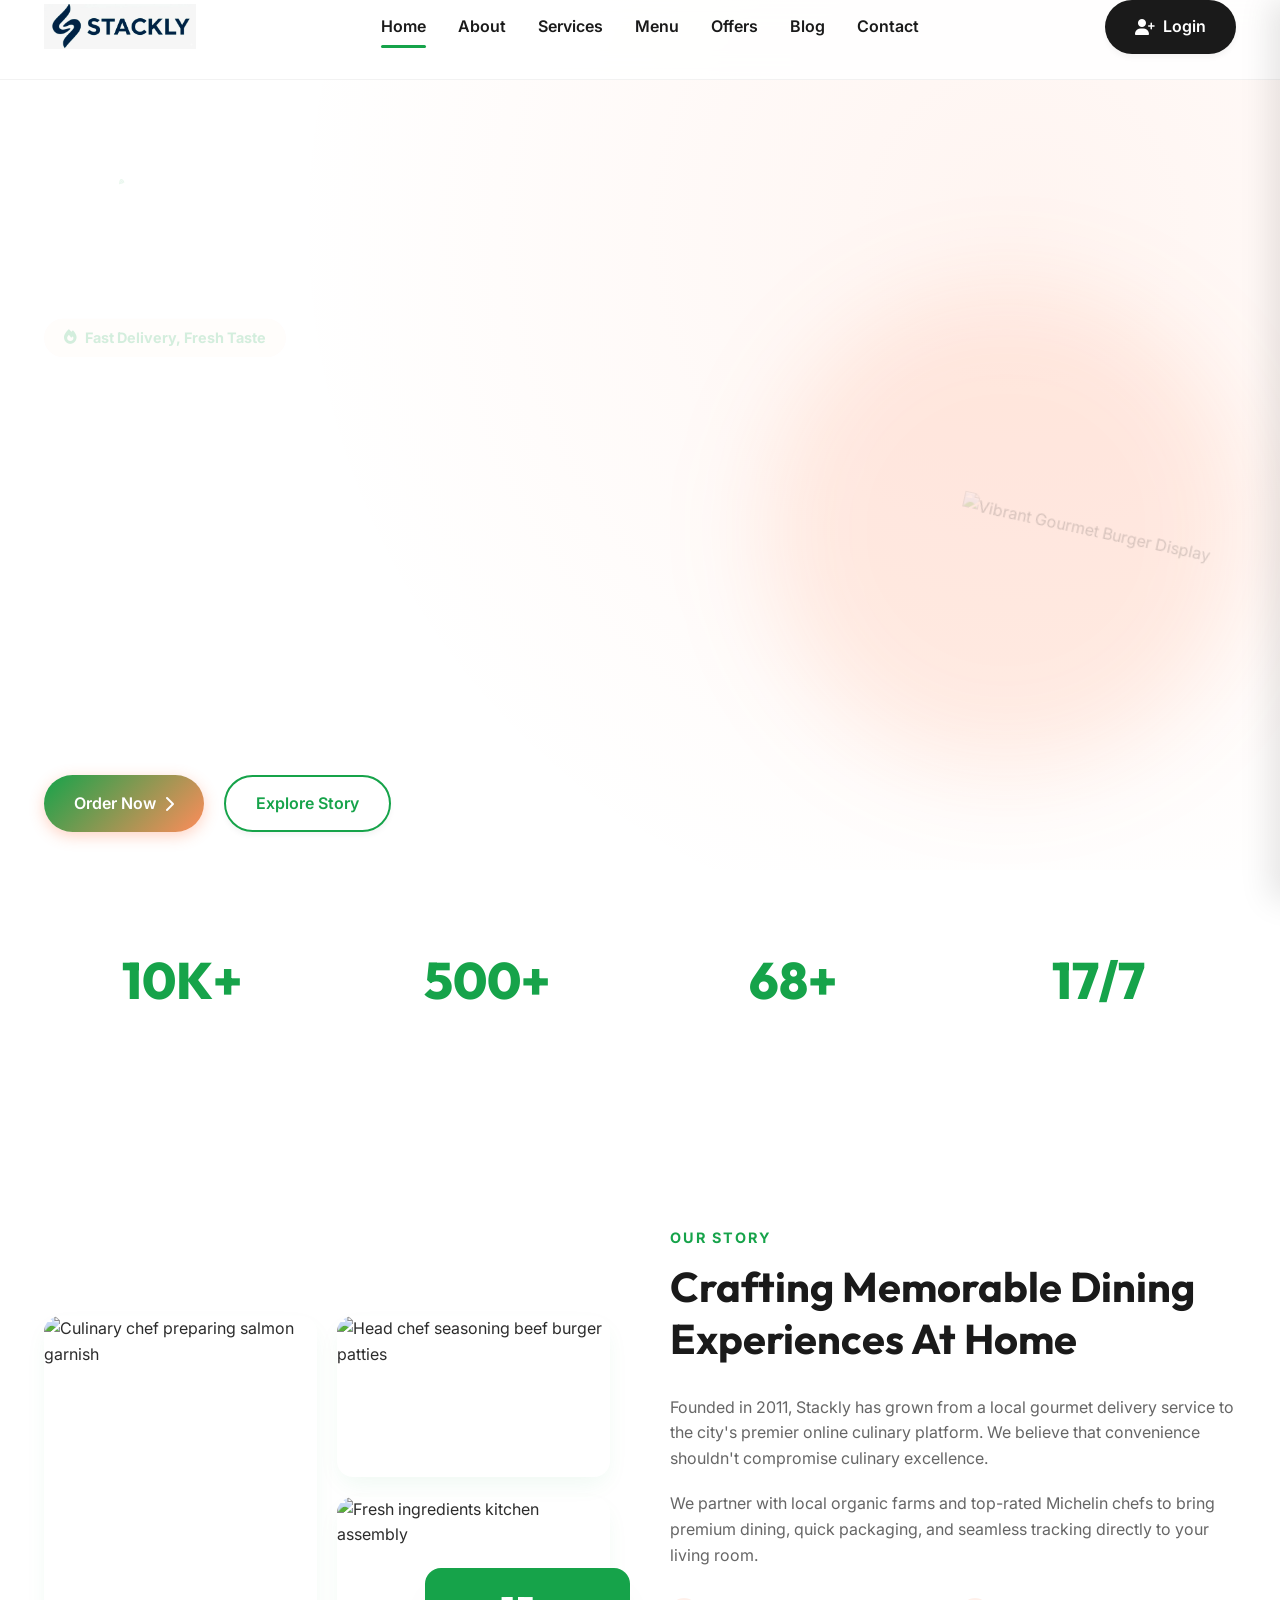
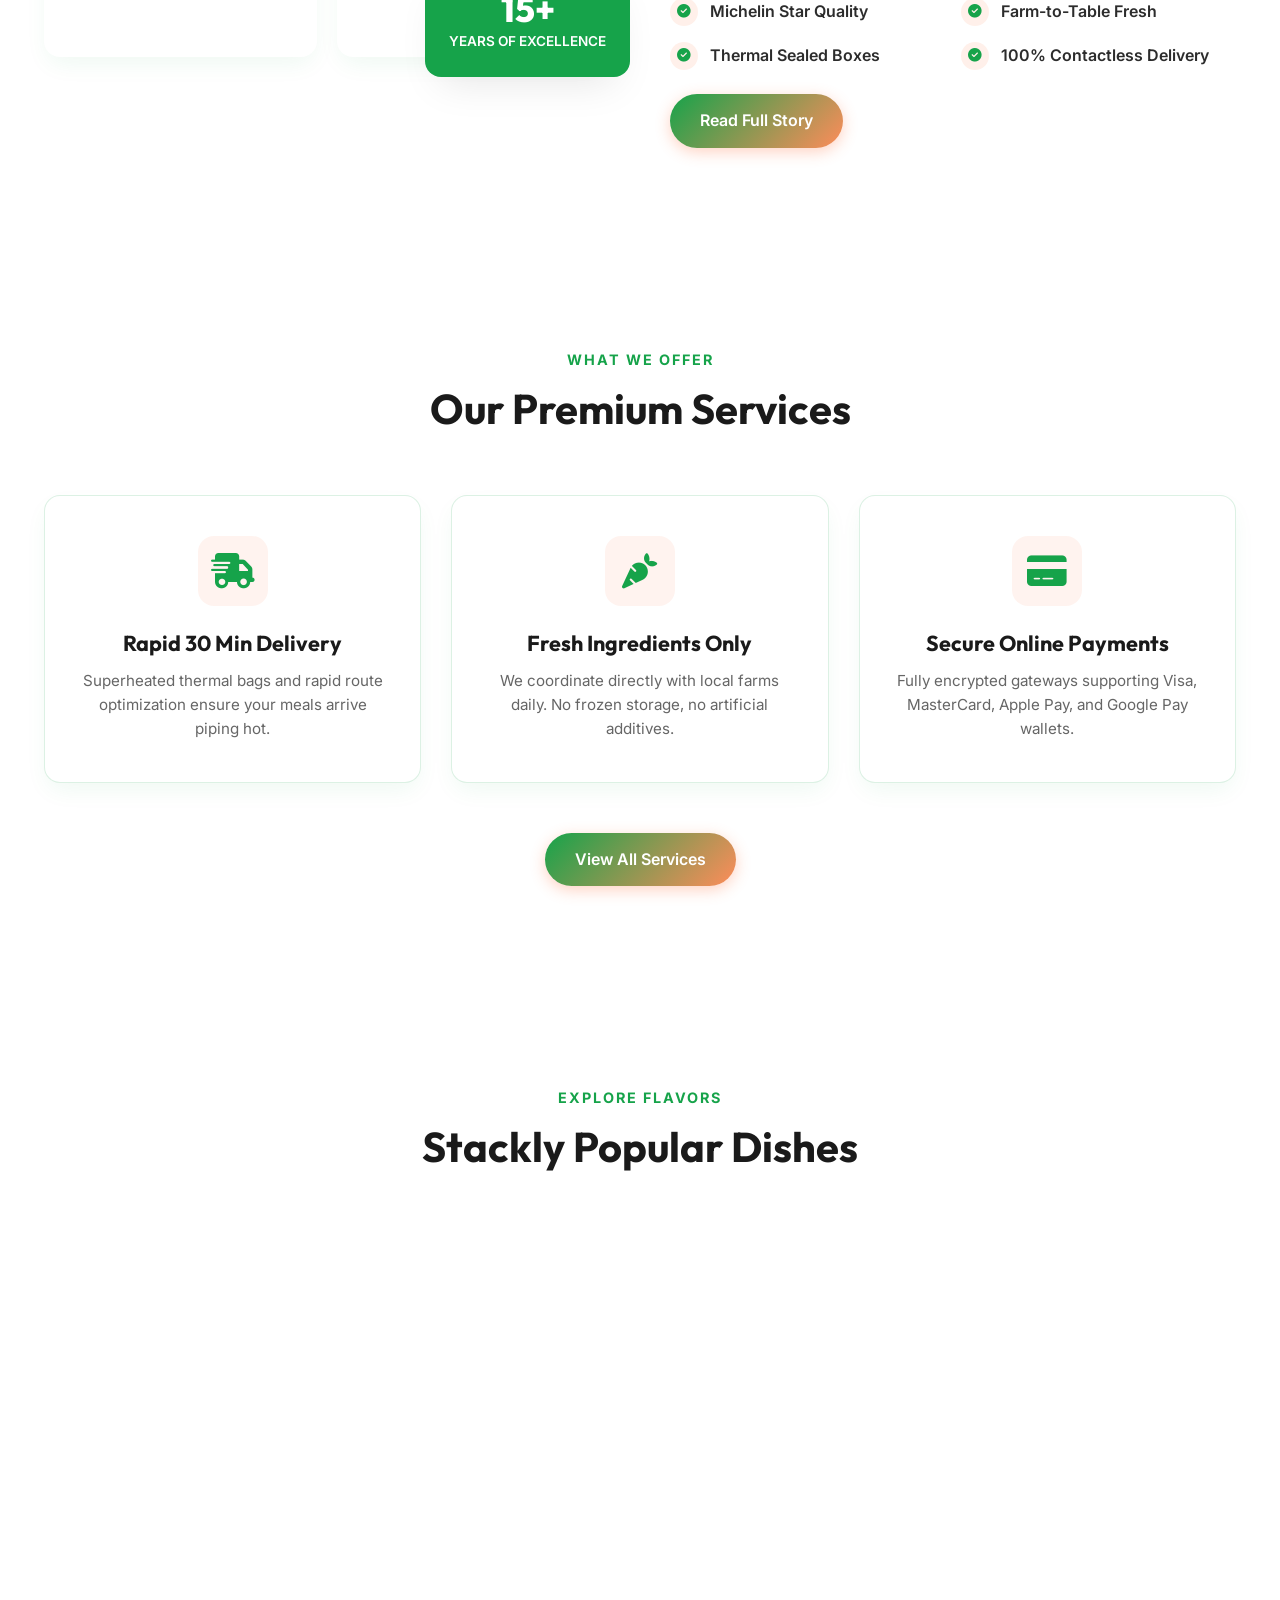
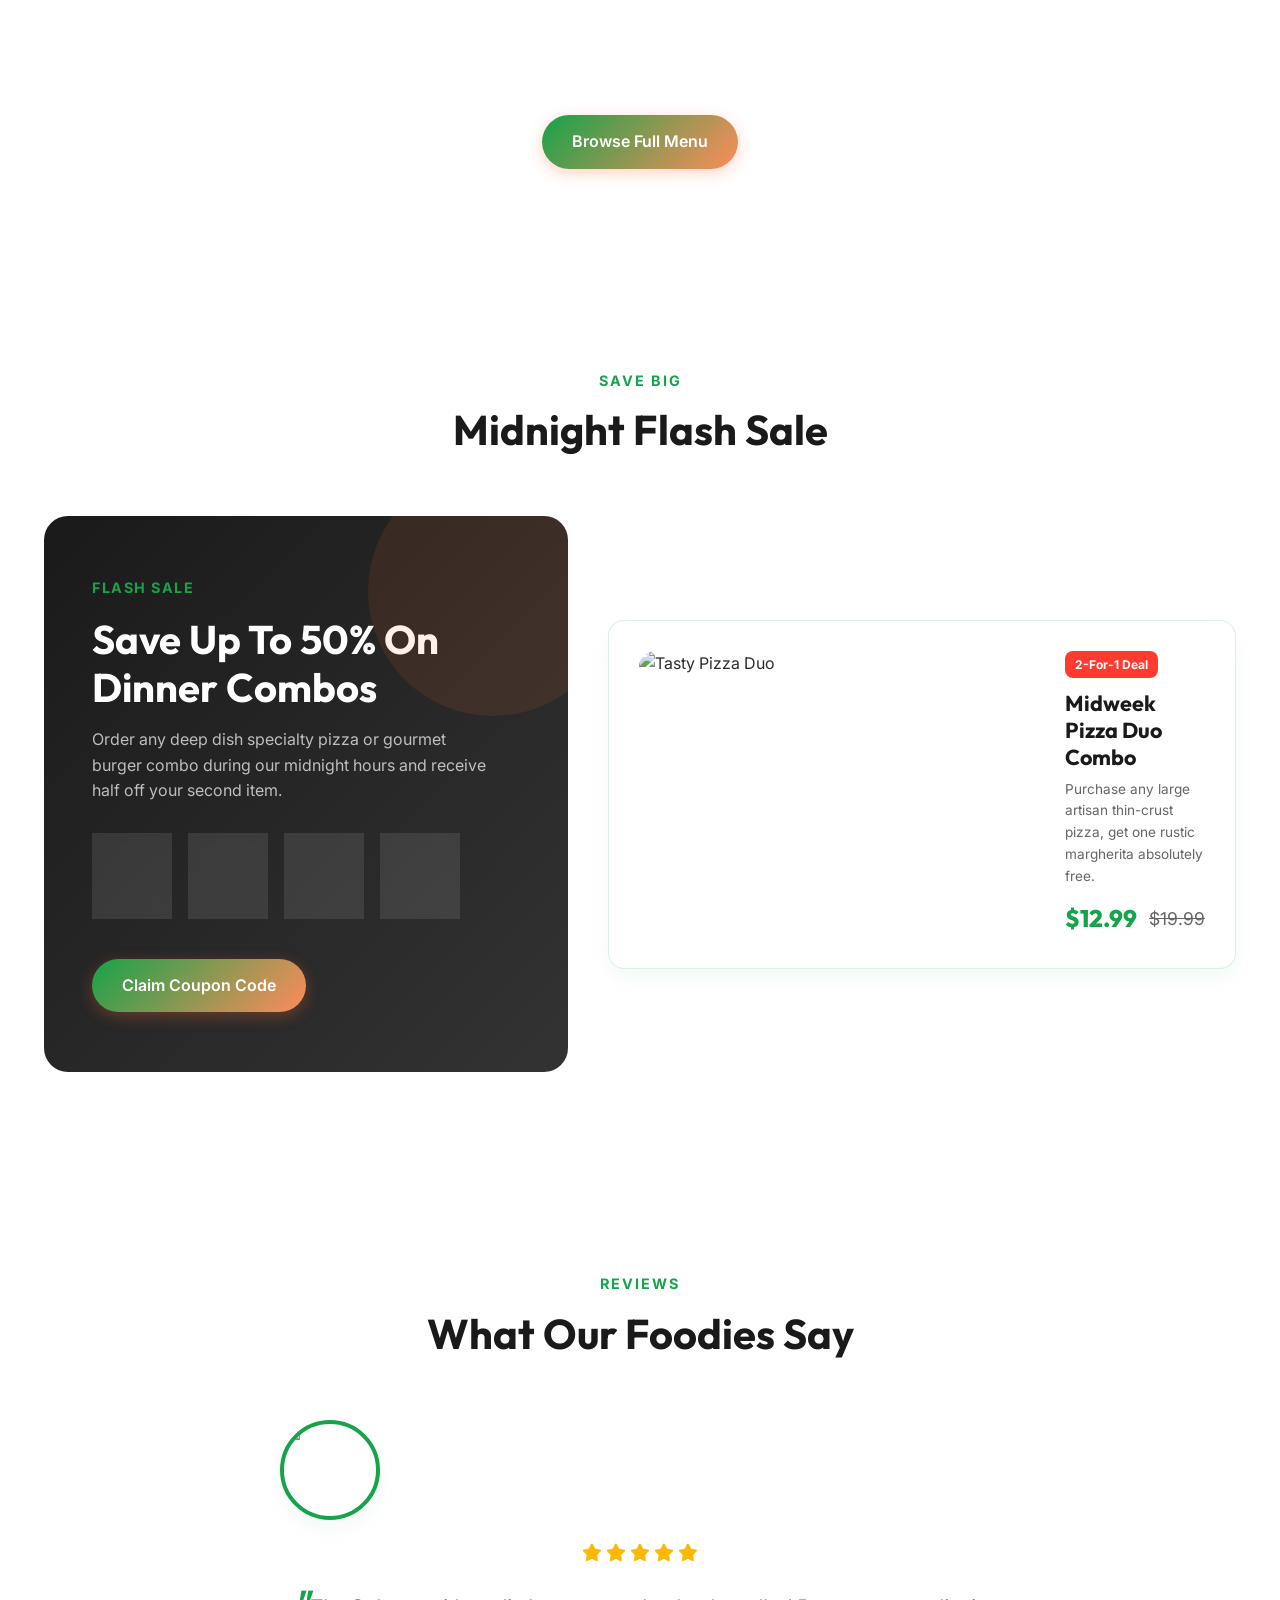
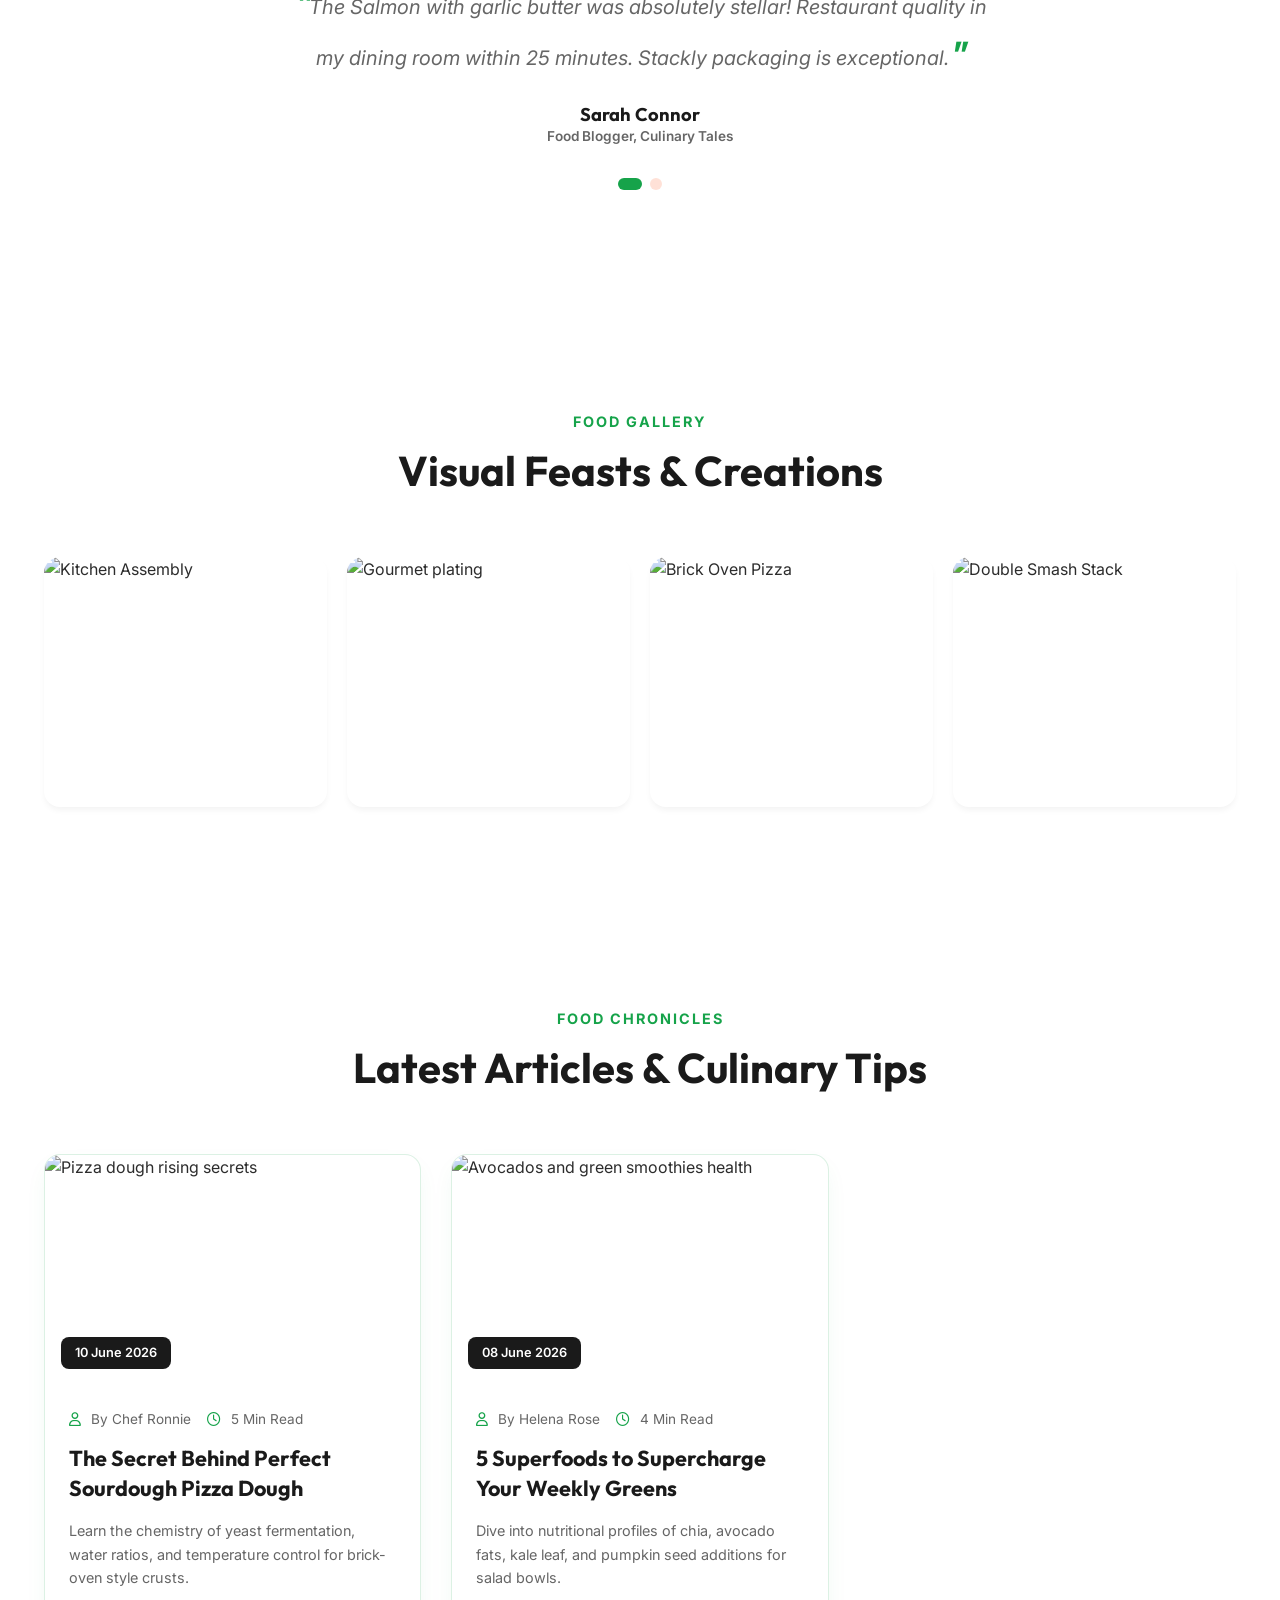
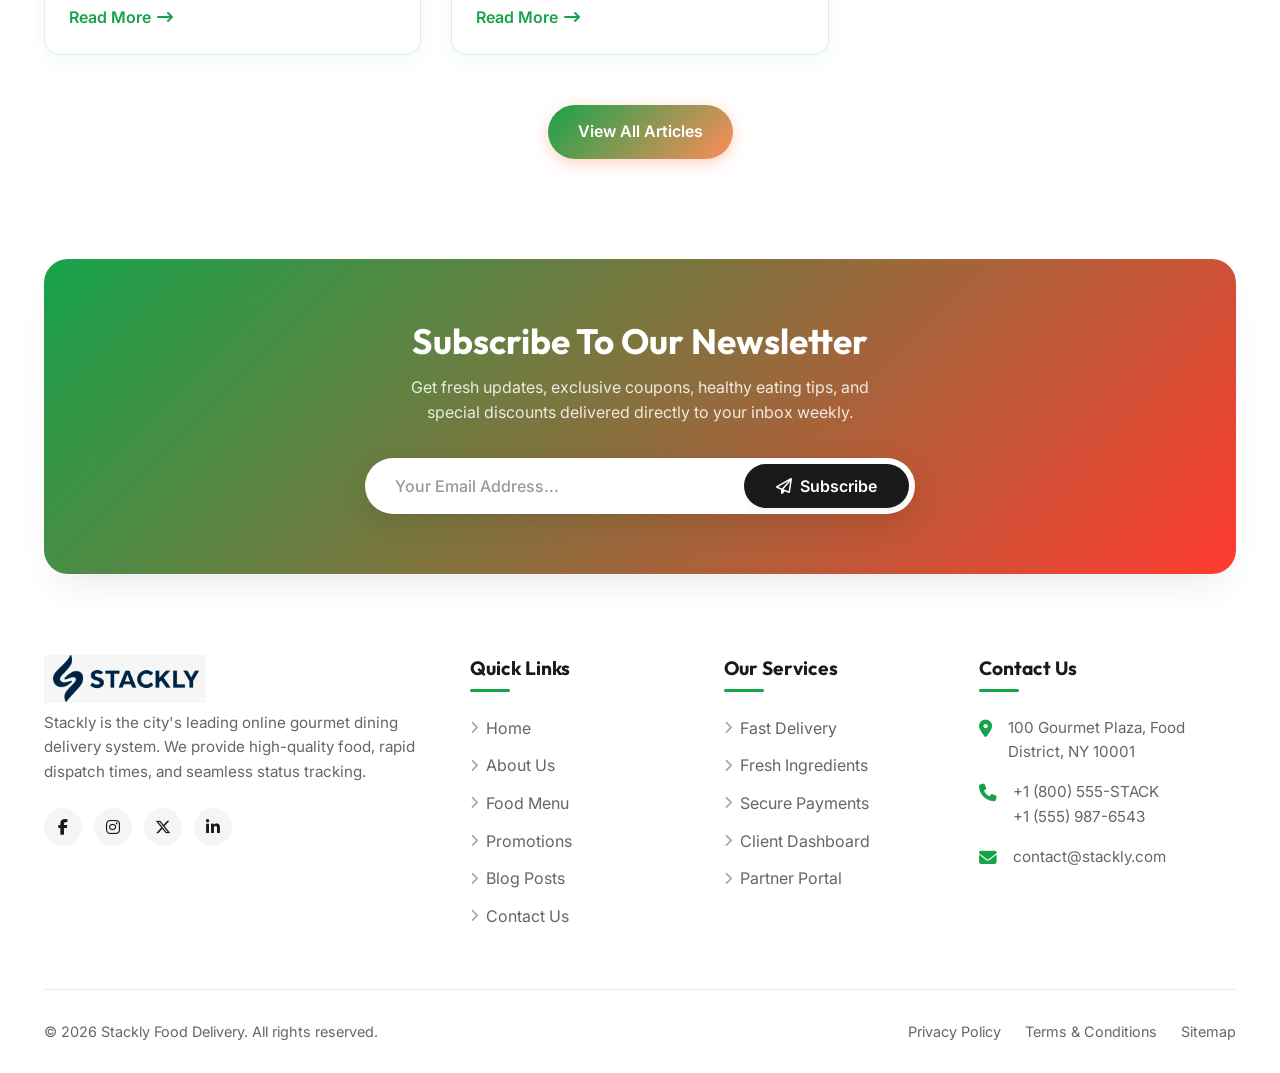
==== index.html @ 84574953 "Add files via upload" ====
<!DOCTYPE html>
<html lang="en">
<head>
    <meta charset="UTF-8">
    <meta name="viewport" content="width=device-width, initial-scale=1.0">
    <meta name="description" content="Stackly - Premium Food Delivery Platform. Order fresh, hot, and delicious food online with rapid 24/7 delivery.">
    <title>Stackly | Premium Food Delivery & Online Ordering</title>
    
    <!-- CSS Stylesheets -->
    <link rel="stylesheet" href="css/style.css">
    
    <!-- FontAwesome Icons -->
    <link rel="stylesheet" href="https://cdnjs.cloudflare.com/ajax/libs/font-awesome/6.4.0/css/all.min.css">
</head>
<body>

    <!-- Scroll Progress Indicator -->
    <div id="scroll-progress"></div>

    <!-- Preloader Animation (Strict 2.5s delay inside main.js) -->
    <div id="preloader">
        <div class="loader-content">
            <div style="display:flex; gap:18px; justify-content:center; align-items:center; margin-bottom:18px; font-size:2.4rem;">
                <i class="fa-solid fa-utensils" style="color:#FF6B35; animation: preloaderBounce 1.2s ease-in-out infinite;"></i>
                <i class="fa-solid fa-truck-fast" style="color:#1A1A1A; animation: preloaderBounce 1.2s ease-in-out 0.2s infinite;"></i>
                <i class="fa-solid fa-heart" style="color:#FF3B30; animation: preloaderBounce 1.2s ease-in-out 0.4s infinite;"></i>
            </div>
            <p style="font-family:'Outfit',sans-serif; font-size:1.1rem; font-weight:700; color:#1A1A1A; letter-spacing:0.5px; margin-bottom:20px;">Delivering Happiness to Your Doorstep</p>
            <div class="loader-spinner"></div>
        </div>
    </div>
    <style>
        @keyframes preloaderBounce {
            0%, 100% { transform: translateY(0); }
            50% { transform: translateY(-12px); }
        }
    </style>

    <!-- Sticky Navigation Header -->
    <header class="header" id="header">
        <div class="container">
            <!-- logo image -->
            <a href="index.html" class="logo">
                <img src="logo.webp" alt="Stackly Logo" class="logo-img">
            </a>

            <!-- Dedicated Sub-page Navigation Links -->
            <nav class="nav-menu" id="nav-menu">
                <a href="index.html" class="nav-link active">Home</a>
                <a href="about.html" class="nav-link">About</a>
                <a href="services.html" class="nav-link">Services</a>
                <a href="menu.html" class="nav-link">Menu</a>
                <a href="offers.html" class="nav-link">Offers</a>
                <a href="blog.html" class="nav-link">Blog</a>
                <a href="contact.html" class="nav-link">Contact</a>
            </nav>

            <!-- Action Buttons -->
            <div class="nav-actions">
                <button class="action-btn" id="search-trigger" aria-label="Search food">
                    <i class="fa-solid fa-magnifying-glass"></i>
                </button>
                
                <a href="login.html" class="btn btn-secondary" id="auth-nav-btn">
                    <i class="fa-solid fa-user-plus"></i> Login
                </a>
                
                <div class="nav-toggle" id="nav-toggle" aria-label="Toggle Navigation">
                    <span></span>
                    <span></span>
                    <span></span>
                </div>
            </div>
        </div>
    </header>

    <!-- Search Overlay Box -->
    <div class="search-overlay" id="search-overlay">
        <button class="close-search" id="close-search" aria-label="Close search">
            <i class="fa-solid fa-xmark"></i>
        </button>
        <div class="search-box">
            <form id="search-form" action="menu.html">
                <input type="text" class="search-input" id="search-input" placeholder="Search for recipes, cuisines, burgers..." required>
            </form>
        </div>
    </div>

    <!-- Cart Sidebar Drawer -->
    <div class="cart-drawer" id="cart-drawer">
        <div class="cart-header">
            <h3>Your Basket</h3>
            <button class="close-cart" id="close-cart" aria-label="Close cart drawer">
                <i class="fa-solid fa-xmark"></i>
            </button>
        </div>
        <div class="cart-items-container" id="cart-items-list">
            <div class="cart-empty-msg">
                <i class="fa-solid fa-cart-shopping"></i>
                <p>Your basket is empty.<br>Start adding delicious food!</p>
            </div>
        </div>
        <div class="cart-footer">
            <div class="cart-subtotal">
                <span>Subtotal:</span>
                <span id="cart-subtotal-val">$0.00</span>
            </div>
            <div class="cart-actions">
                <a href="login.html?redirect=checkout" class="btn btn-primary" style="width: 100%; text-align: center;">Proceed to Checkout</a>
                <button class="btn btn-outline" id="clear-cart-btn" style="width: 100%;">Clear All Items</button>
            </div>
        </div>
    </div>
    <div class="cart-overlay" id="cart-overlay"></div>

    <main>
        
        <!-- Hero Banner Section -->
        <section class="hero" id="home">
            <i class="fa-solid fa-pizza-slice floating-food floating-food-1"></i>
            <i class="fa-solid fa-burger floating-food floating-food-2"></i>
            <i class="fa-solid fa-pepper-hot floating-food floating-food-3"></i>
            <i class="fa-solid fa-leaf floating-food floating-food-4"></i>
            
            <div class="container">
                <div class="hero-grid">
                    <div class="hero-content reveal reveal-left">
                        <div class="hero-tagline">
                            <i class="fa-solid fa-fire"></i> Fast Delivery, Fresh Taste
                        </div>
                        <h1 class="hero-title">
                            Savor the Finest<br>Cuisines Delivered to <span>Your Door</span>
                        </h1>
                        <p class="hero-description">
                            Experience culinary masterclasses prepared by city-renowned chefs, delivered hot and fresh within 30 minutes. Your next gourmet experience is just one tap away.
                        </p>
                        <div class="hero-buttons">
                            <a href="menu.html" class="btn btn-primary">Order Now <i class="fa-solid fa-chevron-right"></i></a>
                            <a href="about.html" class="btn btn-outline">Explore Story</a>
                        </div>
                    </div>
                    <div class="hero-img-wrapper reveal reveal-right">
                        <div class="hero-bg-shape"></div>
                        <img src="image/0.webp" alt="Vibrant Gourmet Burger Display" class="hero-main-img" id="hero-img">
                    </div>
                </div>
            </div>
        </section>

        <!-- Stats Counter Section -->
        <section class="stats" id="stats">
            <div class="container">
                <div class="stats-grid">
                    <div class="stat-card">
                        <div class="stat-num" data-target="10000">0</div>
                        <div class="stat-label">Happy Customers</div>
                    </div>
                    <div class="stat-card">
                        <div class="stat-num" data-target="500">0</div>
                        <div class="stat-label">Food Items Available</div>
                    </div>
                    <div class="stat-card">
                        <div class="stat-num" data-target="100">0</div>
                        <div class="stat-label">Restaurant Partners</div>
                    </div>
                    <div class="stat-card">
                        <div class="stat-num" data-target="24">0</div>
                        <div class="stat-label">Delivery Service (Hrs)</div>
                    </div>
                </div>
            </div>
        </section>

        <!-- Expanded About Us Intro Section -->
        <section class="section-padding" id="about">
            <div class="container">
                <div class="about-grid">
                    <div class="about-img-group reveal reveal-left">
                        <div class="about-img-box" style="grid-row: span 2;">
                            <img src="image/chef1.webp" alt="Culinary chef preparing salmon garnish" style="height: auto; aspect-ratio: 4/5; object-fit: cover; width: 100%;">
                        </div>
                        <div class="about-img-box">
                            <img src="image/chef2.webp" alt="Head chef seasoning beef burger patties" style="height: auto; aspect-ratio: 16/9; object-fit: cover; width: 100%;">
                        </div>
                        <div class="about-img-box">
                            <img src="image/fresh-meat.webp" alt="Fresh ingredients kitchen assembly" style="height: auto; aspect-ratio: 16/9; object-fit: cover; width: 100%;">
                        </div>
                        <div class="about-experience">
                            <span class="years">15+</span>
                            <span class="text">Years of Excellence</span>
                        </div>
                    </div>

                    <div class="about-content reveal reveal-right">
                        <div class="section-header" style="text-align: left; margin-bottom: 30px;">
                            <span class="sub-title">Our Story</span>
                            <h2 class="title">Crafting Memorable Dining Experiences At Home</h2>
                        </div>
                        <p style="color: var(--text-muted); margin-bottom: 20px;">
                            Founded in 2011, Stackly has grown from a local gourmet delivery service to the city's premier online culinary platform. We believe that convenience shouldn't compromise culinary excellence.
                        </p>
                        <p style="color: var(--text-muted); margin-bottom: 30px;">
                            We partner with local organic farms and top-rated Michelin chefs to bring premium dining, quick packaging, and seamless tracking directly to your living room.
                        </p>
                        
                        <div class="about-bullets">
                            <div class="about-bullet-item">
                                <i class="fa-solid fa-circle-check"></i>
                                <span>Michelin Star Quality</span>
                            </div>
                            <div class="about-bullet-item">
                                <i class="fa-solid fa-circle-check"></i>
                                <span>Farm-to-Table Fresh</span>
                            </div>
                            <div class="about-bullet-item">
                                <i class="fa-solid fa-circle-check"></i>
                                <span>Thermal Sealed Boxes</span>
                            </div>
                            <div class="about-bullet-item">
                                <i class="fa-solid fa-circle-check"></i>
                                <span>100% Contactless Delivery</span>
                            </div>
                        </div>

                        <a href="about.html" class="btn btn-primary">Read Full Story</a>
                    </div>
                </div>
            </div>
        </section>

        <!-- Services Section Preview -->
        <section class="section-padding" id="services" style="background-color: rgba(255, 107, 53, 0.01);">
            <div class="container">
                <div class="section-header">
                    <span class="sub-title">What We Offer</span>
                    <h2 class="title">Our Premium Services</h2>
                </div>
                
                <div class="services-grid">
                    <div class="service-card glass-card reveal">
                        <div class="service-icon">
                            <i class="fa-solid fa-truck-fast"></i>
                        </div>
                        <h3 class="service-title">Rapid 30 Min Delivery</h3>
                        <p class="service-desc">Superheated thermal bags and rapid route optimization ensure your meals arrive piping hot.</p>
                    </div>

                    <div class="service-card glass-card reveal" style="transition-delay: 0.1s;">
                        <div class="service-icon">
                            <i class="fa-solid fa-carrot"></i>
                        </div>
                        <h3 class="service-title">Fresh Ingredients Only</h3>
                        <p class="service-desc">We coordinate directly with local farms daily. No frozen storage, no artificial additives.</p>
                    </div>

                    <div class="service-card glass-card reveal" style="transition-delay: 0.2s;">
                        <div class="service-icon">
                            <i class="fa-solid fa-credit-card"></i>
                        </div>
                        <h3 class="service-title">Secure Online Payments</h3>
                        <p class="service-desc">Fully encrypted gateways supporting Visa, MasterCard, Apple Pay, and Google Pay wallets.</p>
                    </div>
                </div>
                
                <div style="text-align: center; margin-top: 50px;">
                    <a href="services.html" class="btn btn-primary">View All Services</a>
                </div>
            </div>
        </section>

        <!-- Food Menu Preview -->
        <section class="section-padding" id="menu">
            <div class="container">
                <div class="section-header">
                    <span class="sub-title">Explore Flavors</span>
                    <h2 class="title">Stackly Popular Dishes</h2>
                </div>

                <div class="menu-grid" id="menu-grid">
                    <!-- Pizza 1 -->
                    <div class="menu-card glass-card reveal">
                        <div class="menu-img-box">
                            <span class="menu-badge">Best Seller</span>
                            <img src="image/Spicy-Pepperoni-Pizza.webp" alt="Spicy Pepperoni Pizza">
                        </div>
                        <div class="menu-card-body">
                            <div class="menu-rating">
                                <i class="fa-solid fa-star"></i> <i class="fa-solid fa-star"></i> <i class="fa-solid fa-star"></i> <i class="fa-solid fa-star"></i> <i class="fa-solid fa-star"></i>
                                <span style="color: var(--text-muted); font-size: 0.8rem; margin-left: 6px;">(4.9)</span>
                            </div>
                            <h3 class="menu-title">Spicy Pepperoni Pizza</h3>
                            <p class="menu-desc">Artisan sourdough crust loaded with premium Italian pepperoni slices and melted spicy mozzarella cheese.</p>
                            <div class="menu-footer">
                                <span class="menu-price">$14.99</span>
                                <button class="add-to-cart-btn" data-id="p1" data-name="Spicy Pepperoni Pizza" data-price="14.99" data-img="image/Spicy Pepperoni Pizza.webp" aria-label="Add to cart">
                                    Add Items
                                </button>
                            </div>
                        </div>
                    </div>

                    <!-- Burger 1 -->
                    <div class="menu-card glass-card reveal" style="transition-delay: 0.1s;">
                        <div class="menu-img-box">
                            <span class="menu-badge" style="background-color: var(--accent);">Trending</span>
                            <img src="image/Cheesy-Beef-Burger.webp" alt="Cheesy Beef Burger">
                        </div>
                        <div class="menu-card-body">
                            <div class="menu-rating">
                                <i class="fa-solid fa-star"></i> <i class="fa-solid fa-star"></i> <i class="fa-solid fa-star"></i> <i class="fa-solid fa-star"></i> <i class="fa-solid fa-star-half-stroke"></i>
                                <span style="color: var(--text-muted); font-size: 0.8rem; margin-left: 6px;">(4.7)</span>
                            </div>
                            <h3 class="menu-title">Cheesy Beef Burger</h3>
                            <p class="menu-desc">Gourmet Angus beef patty layered with triple cheddar cheese, house pickles, and caramelized craft burger sauce.</p>
                            <div class="menu-footer">
                                <span class="menu-price">$9.99</span>
                                <button class="add-to-cart-btn" data-id="b1" data-name="Cheesy Beef Burger" data-price="9.99" data-img="image/Cheesy Beef Burger.webp" aria-label="Add to cart">
                                    Add Items
                                </button>
                            </div>
                        </div>
                    </div>

                    <!-- Seafood 1 -->
                    <div class="menu-card glass-card reveal" style="transition-delay: 0.2s;">
                        <div class="menu-img-box">
                            <img src="image/Grilled-Salmon.webp" alt="Grilled Salmon">
                        </div>
                        <div class="menu-card-body">
                            <div class="menu-rating">
                                <i class="fa-solid fa-star"></i> <i class="fa-solid fa-star"></i> <i class="fa-solid fa-star"></i> <i class="fa-solid fa-star"></i> <i class="fa-solid fa-star"></i>
                                <span style="color: var(--text-muted); font-size: 0.8rem; margin-left: 6px;">(5.0)</span>
                            </div>
                            <h3 class="menu-title">Gourmet Grilled Salmon</h3>
                            <p class="menu-desc">Perfectly grilled fresh salmon fillet accompanied by roasted asparagus shoots, and lemon butter sauce.</p>
                            <div class="menu-footer">
                                <span class="menu-price">$18.99</span>
                                <button class="add-to-cart-btn" data-id="s1" data-name="Gourmet Grilled Salmon" data-price="18.99" data-img="image/Grilled Salmon.webp" aria-label="Add to cart">
                                    Add Items
                                </button>
                            </div>
                        </div>
                    </div>

                    <!-- Salad 1 -->
                    <div class="menu-card glass-card reveal" style="transition-delay: 0.3s;">
                        <div class="menu-img-box"><span class="food-badge badge-veg">Veg</span><img src="image/Veggie-Salad-Bowl.webp" alt="Veggie Salad Bowl">
                        </div>
                        <div class="menu-card-body">
                            <div class="menu-rating">
                                <i class="fa-solid fa-star"></i> <i class="fa-solid fa-star"></i> <i class="fa-solid fa-star"></i> <i class="fa-solid fa-star"></i> <i class="fa-solid fa-star-stroke" style="opacity: 0.3;"></i>
                                <span style="color: var(--text-muted); font-size: 0.8rem; margin-left: 6px;">(4.3)</span>
                            </div>
                            <h3 class="menu-title">Veggie Salad Bowl</h3>
                            <p class="menu-desc">Organic leafy salad greens tossed with fresh cherry tomatoes, sliced avocados, roasted seeds, and balsamic vinaigrette.</p>
                            <div class="menu-footer">
                                <span class="menu-price">$8.99</span>
                                <button class="add-to-cart-btn" data-id="v1" data-name="Veggie Salad Bowl" data-price="8.99" data-img="image/Veggie Salad Bowl.webp" aria-label="Add to cart">
                                    Add Items
                                </button>
                            </div>
                        </div>
                    </div>
                </div>
                
                <div style="text-align: center; margin-top: 50px;">
                    <a href="menu.html" class="btn btn-primary">Browse Full Menu</a>
                </div>
            </div>
        </section>

        <!-- Offers Preview Section -->
        <section class="section-padding" id="offers" style="background-color: rgba(25, 25, 25, 0.01);">
            <div class="container">
                <div class="section-header">
                    <span class="sub-title">Save Big</span>
                    <h2 class="title">Midnight Flash Sale</h2>
                </div>

                <div class="offers-grid">
                    <div class="offer-banner-card reveal reveal-left">
                        <span class="offer-tag">Flash Sale</span>
                        <h3 class="offer-title">Save Up To 50% On Dinner Combos</h3>
                        <p class="offer-desc">Order any deep dish specialty pizza or gourmet burger combo during our midnight hours and receive half off your second item.</p>
                        
                        <div class="countdown-clock" id="countdown-clock" data-end="2026-06-25T23:59:59">
                            <div class="clock-segment">
                                <span class="clock-val timer-days">00</span>
                                <span class="clock-lbl">Days</span>
                            </div>
                            <div class="clock-segment">
                                <span class="clock-val timer-hours">00</span>
                                <span class="clock-lbl">Hrs</span>
                            </div>
                            <div class="clock-segment">
                                <span class="clock-val timer-mins">00</span>
                                <span class="clock-lbl">Mins</span>
                            </div>
                            <div class="clock-segment">
                                <span class="clock-val timer-secs">00</span>
                                <span class="clock-lbl">Secs</span>
                            </div>
                        </div>

                        <div>
                            <a href="offers.html" class="btn btn-primary">Claim Coupon Code</a>
                        </div>
                    </div>

                    <div class="reveal reveal-right" style="display: flex; flex-direction: column; gap: 24px; justify-content: center;">
                        <div class="deal-card glass-card">
                            <img src="image/Tasty-Pizza-Duo.webp" alt="Tasty Pizza Duo">
                            <div class="deal-info">
                                <span class="deal-badge">2-For-1 Deal</span>
                                <h3 class="deal-title">Midweek Pizza Duo Combo</h3>
                                <p style="color: var(--text-muted); font-size: 0.85rem;">Purchase any large artisan thin-crust pizza, get one rustic margherita absolutely free.</p>
                                <div class="deal-pricing">
                                    <span class="deal-new-price">$12.99</span>
                                    <span class="deal-old-price">$19.99</span>
                                </div>
                            </div>
                        </div>
                    </div>
                </div>
            </div>
        </section>

        <!-- Testimonials -->
        <section class="section-padding" id="testimonials" style="background-color: var(--secondary); color: var(--white);">
            <div class="container">
                <div class="section-header" style="max-width: 600px; margin-bottom: 40px;">
                    <span class="sub-title" style="color: var(--primary);">Reviews</span>
                    <h2 class="title" style="color: var(--white);">What Our Foodies Say</h2>
                </div>

                <div class="testimonial-carousel-container reveal reveal-zoom">
                    <div class="testimonial-track" id="testimonial-track">
                        <div class="testimonial-slide">
                            <img src="image/chef1.webp" alt="Sarah Connor" class="testi-avatar">
                            <div class="testi-stars">
                                <i class="fa-solid fa-star"></i> <i class="fa-solid fa-star"></i> <i class="fa-solid fa-star"></i> <i class="fa-solid fa-star"></i> <i class="fa-solid fa-star"></i>
                            </div>
                            <p class="testi-quote">The Salmon with garlic butter was absolutely stellar! Restaurant quality in my dining room within 25 minutes. Stackly packaging is exceptional.</p>
                            <h4 class="testi-author">Sarah Connor</h4>
                            <span class="testi-role">Food Blogger, Culinary Tales</span>
                        </div>

                        <div class="testimonial-slide">
                            <img src="image/chef2.webp" alt="Marcus Vance" class="testi-avatar">
                            <div class="testi-stars">
                                <i class="fa-solid fa-star"></i> <i class="fa-solid fa-star"></i> <i class="fa-solid fa-star"></i> <i class="fa-solid fa-star"></i> <i class="fa-solid fa-star-half-stroke"></i>
                            </div>
                            <p class="testi-quote">Ordering burgers online is usually a risk, but Stackly's potato wedges were crunchy, and the bun was perfectly toasted. Tracking is extremely accurate.</p>
                            <h4 class="testi-author">Marcus Vance</h4>
                            <span class="testi-role">Verified Customer</span>
                        </div>
                    </div>

                    <div class="testi-dots" id="testi-dots">
                        <span class="testi-dot active" data-index="0"></span>
                        <span class="testi-dot" data-index="1"></span>
                    </div>
                </div>
            </div>
        </section>

        <!-- Food Image Gallery -->
        <section class="section-padding" id="gallery">
            <div class="container">
                <div class="section-header">
                    <span class="sub-title">Food Gallery</span>
                    <h2 class="title">Visual Feasts & Creations</h2>
                </div>

                <div class="gallery-grid">
                    <div class="gallery-item reveal" data-src="image/1.webp">
                        <img src="image/1.webp" alt="Kitchen Assembly">
                        <div class="gallery-overlay">
                            <i class="fa-regular fa-image"></i>
                            <h4>Kitchen Assembly</h4>
                        </div>
                    </div>
                    <div class="gallery-item reveal" data-src="image/2.webp" style="transition-delay: 0.1s;">
                        <img src="image/2.webp" alt="Gourmet plating">
                        <div class="gallery-overlay">
                            <i class="fa-regular fa-image"></i>
                            <h4>Gourmet Plating</h4>
                        </div>
                    </div>
                    <div class="gallery-item reveal" data-src="image/3.webp" style="transition-delay: 0.2s;">
                        <img src="image/3.webp" alt="Brick Oven Pizza">
                        <div class="gallery-overlay">
                            <i class="fa-regular fa-image"></i>
                            <h4>Brick Oven Pizza</h4>
                        </div>
                    </div>
                    <div class="gallery-item reveal" data-src="image/4.webp" style="transition-delay: 0.3s;">
                        <img src="image/4.webp" alt="Double Smash Stack">
                        <div class="gallery-overlay">
                            <i class="fa-regular fa-image"></i>
                            <h4>Double Smash Stack</h4>
                        </div>
                    </div>
                </div>
            </div>
        </section>

        <div class="lightbox" id="lightbox">
            <button class="close-lightbox" id="close-lightbox" aria-label="Close image preview">
                <i class="fa-solid fa-xmark"></i>
            </button>
            <img class="lightbox-content" id="lightbox-img" src="" alt="Full screen preview">
        </div>

        <!-- Latest Blogs Preview -->
        <section class="section-padding" id="blog" style="background-color: rgba(255, 107, 53, 0.01);">
            <div class="container">
                <div class="section-header">
                    <span class="sub-title">Food Chronicles</span>
                    <h2 class="title">Latest Articles & Culinary Tips</h2>
                </div>

                <div class="blog-grid">
                    <div class="blog-card glass-card reveal">
                        <div class="blog-img-box">
                            <span class="blog-date">10 June 2026</span>
                            <img src="image/1a.webp" alt="Pizza dough rising secrets">
                        </div>
                        <div class="blog-body">
                            <div class="blog-meta">
                                <span><i class="fa-regular fa-user"></i> By Chef Ronnie</span>
                                <span><i class="fa-regular fa-clock"></i> 5 Min Read</span>
                            </div>
                            <h3 class="blog-title"><a href="blog.html">The Secret Behind Perfect Sourdough Pizza Dough</a></h3>
                            <p style="color: var(--text-muted); font-size: 0.9rem; margin-bottom: 16px;">Learn the chemistry of yeast fermentation, water ratios, and temperature control for brick-oven style crusts.</p>
                            <a href="blog.html" class="read-more-btn">Read More <i class="fa-solid fa-arrow-right-long"></i></a>
                        </div>
                    </div>

                    <div class="blog-card glass-card reveal" style="transition-delay: 0.1s;">
                        <div class="blog-img-box">
                            <span class="blog-date">08 June 2026</span>
                            <img src="image/1b.webp" alt="Avocados and green smoothies health">
                        </div>
                        <div class="blog-body">
                            <div class="blog-meta">
                                <span><i class="fa-regular fa-user"></i> By Helena Rose</span>
                                <span><i class="fa-regular fa-clock"></i> 4 Min Read</span>
                            </div>
                            <h3 class="blog-title"><a href="blog.html">5 Superfoods to Supercharge Your Weekly Greens</a></h3>
                            <p style="color: var(--text-muted); font-size: 0.9rem; margin-bottom: 16px;">Dive into nutritional profiles of chia, avocado fats, kale leaf, and pumpkin seed additions for salad bowls.</p>
                            <a href="blog.html" class="read-more-btn">Read More <i class="fa-solid fa-arrow-right-long"></i></a>
                        </div>
                    </div>
                </div>
                
                <div style="text-align: center; margin-top: 50px;">
                    <a href="blog.html" class="btn btn-primary">View All Articles</a>
                </div>
            </div>
        </section>

        <!-- Newsletter Subscription -->
        <section class="newsletter-section" id="newsletter">
            <div class="container">
                <div class="newsletter-box reveal reveal-zoom">
                    <h2 class="newsletter-title">Subscribe To Our Newsletter</h2>
                    <p class="newsletter-desc">Get fresh updates, exclusive coupons, healthy eating tips, and special discounts delivered directly to your inbox weekly.</p>
                    <form class="newsletter-form" id="newsletter-form">
                        <input type="email" class="newsletter-input" id="newsletter-email" placeholder="Your Email Address..." required autocomplete="email">
                        <button type="submit" class="btn btn-secondary" id="newsletter-btn">
                            <i class="fa-regular fa-paper-plane"></i> Subscribe
                        </button>
                    </form>
                </div>
            </div>
        </section>

    </main>

    <!-- Footer -->
    <footer class="footer">
        <div class="container">
            <div class="footer-grid">
                <div class="footer-col">
                    <a href="index.html"><img src="logo.webp" alt="Stackly Logo" style="height:48px; width:auto; object-fit:contain; margin-bottom:8px;"></a>
                    <p class="footer-desc">Stackly is the city's leading online gourmet dining delivery system. We provide high-quality food, rapid dispatch times, and seamless status tracking.</p>
                    <div class="footer-socials">
                        <a href="404.html" class="social-icon" aria-label="Facebook"><i class="fa-brands fa-facebook-f"></i></a>
                        <a href="404.html" class="social-icon" aria-label="Instagram"><i class="fa-brands fa-instagram"></i></a>
                        <a href="404.html" class="social-icon" aria-label="Twitter"><i class="fa-brands fa-x-twitter"></i></a>
                        <a href="404.html" class="social-icon" aria-label="LinkedIn"><i class="fa-brands fa-linkedin-in"></i></a>
                        
                    </div>
                </div>

                <div class="footer-col">
                    <h4>Quick Links</h4>
                    <div class="footer-links">
                        <a href="index.html"><i class="fa-solid fa-chevron-right"></i> Home</a>
                        <a href="about.html"><i class="fa-solid fa-chevron-right"></i> About Us</a>
                        <a href="menu.html"><i class="fa-solid fa-chevron-right"></i> Food Menu</a>
                        <a href="offers.html"><i class="fa-solid fa-chevron-right"></i> Promotions</a>
                        <a href="blog.html"><i class="fa-solid fa-chevron-right"></i> Blog Posts</a>
                        <a href="contact.html"><i class="fa-solid fa-chevron-right"></i> Contact Us</a>
                    </div>
                </div>

                <div class="footer-col">
                    <h4>Our Services</h4>
                    <div class="footer-links">
                        <a href="services.html"><i class="fa-solid fa-chevron-right"></i> Fast Delivery</a>
                        <a href="services.html"><i class="fa-solid fa-chevron-right"></i> Fresh Ingredients</a>
                        <a href="services.html"><i class="fa-solid fa-chevron-right"></i> Secure Payments</a>
                        <a href="login.html"><i class="fa-solid fa-chevron-right"></i> Client Dashboard</a>
                        <a href="admin-dashboard.html"><i class="fa-solid fa-chevron-right"></i> Partner Portal</a>
                    </div>
                </div>

                <div class="footer-col">
                    <h4>Contact Us</h4>
                    <div class="footer-contact-item">
                        <i class="fa-solid fa-location-dot"></i>
                        <p>100 Gourmet Plaza, Food District, NY 10001</p>
                    </div>
                    <div class="footer-contact-item">
                        <i class="fa-solid fa-phone"></i>
                        <p>+1 (800) 555-STACK<br>+1 (555) 987-6543</p>
                    </div>
                    <div class="footer-contact-item">
                        <i class="fa-solid fa-envelope"></i>
                        <p>contact@stackly.com</p>
                    </div>
                </div>
            </div>

            <div class="footer-bottom">
                <p>&copy; <span class="current-year">2026</span> Stackly Food Delivery. All rights reserved.</p>
                <div class="footer-bottom-links">
                    <a href="404.html">Privacy Policy</a>
                    <a href="404.html">Terms & Conditions</a>
                    <a href="404.html">Sitemap</a>
                </div>
            </div>
        </div>
    </footer>

    <!-- Scroll-to-Top Button -->
    <button id="scroll-to-top" aria-label="Scroll to top of page">
        <i class="fa-solid fa-arrow-up"></i>
    </button>

    <!-- GSAP for advanced animations -->
    <script src="https://cdnjs.cloudflare.com/ajax/libs/gsap/3.12.2/gsap.min.js"></script>
    <script src="js/main.js"></script>
</body>
</html>
---- css/style.css ----
/* ==========================================================================
   Stackly - CSS Design System & Style Sheets
   ========================================================================== */

/* Google Fonts Import */
@import url('https://fonts.googleapis.com/css2?family=Inter:wght@300;400;500;600;700&family=Outfit:wght@400;500;600;700;800&display=swap');

:root {
    /* Color Palette */
    --primary: #16a34a;
    --primary-rgb: 22, 163, 74;
    --primary-hover: #15803d;
    --secondary: #1A1A1A;
    --secondary-rgb: 26, 26, 26;
    --background: #FFFFFF; /* Pure White Background as requested */
    --accent: #FF3B30;
    --accent-rgb: 255, 59, 48;
    
    /* Semantic Colors */
    --text-main: #2C2C2C;
    --text-muted: #666666;
    --card-bg: rgba(255, 255, 255, 0.95);
    --card-border: rgba(22, 163, 74, 0.15);
    --white: #FFFFFF;
    --shadow-sm: 0 4px 6px -1px rgba(0, 0, 0, 0.05);
    --shadow-md: 0 10px 25px -5px rgba(22, 163, 74, 0.08);
    --shadow-lg: 0 20px 40px -15px rgba(0, 0, 0, 0.1);
    
    /* Layout Constants */
    --header-height: 80px;
    --border-radius-sm: 8px;
    --border-radius-md: 16px;
    --border-radius-lg: 24px;
    --border-radius-round: 50px;
    --transition-fast: 0.2s cubic-bezier(0.4, 0, 0.2, 1);
    --transition-smooth: 0.4s cubic-bezier(0.4, 0, 0.2, 1);
}

/* ==========================================================================
   Reset & Base Styles
   ========================================================================== */
*, *::before, *::after {
    box-sizing: border-box;
    margin: 0;
    padding: 0;
}
html {
    scroll-behavior: smooth;
}
body {
    font-family: var(--font-body);
    color: var(--text-color);
    background-color: var(--white);
    line-height: 1.6;
}
img {
    max-width: 100%;
    height: auto;
}

/* Skeleton Loader */
@keyframes skeleton-loading {
    0% { background-color: #f0f0f0; }
    100% { background-color: #e0e0e0; }
}
.skeleton {
    animation: skeleton-loading 1s linear infinite alternate;
    width: 100%;
    height: 100%;
    position: absolute;
    top: 0;
    left: 0;
    z-index: 1;
}
.skeleton-img {
    opacity: 0;
    transition: opacity 0.3s ease;
}
.skeleton-img.loaded {
    opacity: 1;
}

html {
    scroll-behavior: smooth;
    font-size: 16px;
    overflow-x: hidden;
}

body {
    font-family: 'Inter', sans-serif;
    color: var(--text-main);
    background-color: var(--background);
    line-height: 1.6;
    overflow-x: hidden;
}

h1, h2, h3, h4, h5, h6 {
    font-family: 'Outfit', sans-serif;
    color: var(--secondary);
    font-weight: 700;
    line-height: 1.25;
}

a {
    color: inherit;
    text-decoration: none;
    transition: var(--transition-fast);
}

ul {
    list-style: none;
}

img {
    max-width: 100%;
    height: auto;
    display: block;
    object-fit: cover;
}

button, input, textarea, select {
    font-family: inherit;
    font-size: inherit;
    color: inherit;
    background: none;
    border: none;
    outline: none;
}

button {
    cursor: pointer;
}

/* Scrollbar styling */
::-webkit-scrollbar {
    width: 8px;
}
::-webkit-scrollbar-track {
    background: var(--background);
}
::-webkit-scrollbar-thumb {
    background: var(--primary);
    border-radius: var(--border-radius-round);
}
::-webkit-scrollbar-thumb:hover {
    background: var(--primary-hover);
}

/* ==========================================================================
   Preloader & Global Progress
   ========================================================================== */
#preloader {
    position: fixed;
    top: 0;
    left: 0;
    width: 100%;
    height: 100%;
    background-color: #FFFFFF;
    z-index: 9999;
    display: flex;
    justify-content: center;
    align-items: center;
    transition: opacity 0.5s ease, visibility 0.5s ease;
}

.loader-content {
    text-align: center;
}

.loader-logo-img {
    height: 60px;
    width: auto;
    margin-bottom: 20px;
    object-fit: contain;
    animation: pulseLogo 1.5s ease-in-out infinite alternate;
}

@keyframes pulseLogo {
    0% { transform: scale(0.95); opacity: 0.8; }
    100% { transform: scale(1.05); opacity: 1; }
}

.loader-spinner {
    width: 50px;
    height: 50px;
    border: 4px solid rgba(255, 107, 53, 0.1);
    border-top: 4px solid var(--primary);
    border-radius: 50%;
    margin: 0 auto;
    animation: spin 1s linear infinite;
}

@keyframes spin {
    0% { transform: rotate(0deg); }
    100% { transform: rotate(360deg); }
}

#scroll-progress {
    position: fixed;
    top: 0;
    left: 0;
    height: 4px;
    background-color: var(--primary);
    width: 0%;
    z-index: 1002;
    transition: width 0.1s ease;
}

/* ==========================================================================
   Reusable UI Components
   ========================================================================== */
.btn {
    display: inline-flex;
    align-items: center;
    justify-content: center;
    gap: 8px;
    padding: 14px 30px;
    border-radius: var(--border-radius-round);
    font-weight: 600;
    transition: var(--transition-smooth);
    box-shadow: var(--shadow-sm);
    position: relative;
    z-index: 10; /* Make buttons clickable */
}

.btn-primary {
    background: linear-gradient(135deg, var(--primary) 0%, #ff8c5a 100%);
    color: var(--white);
    border: none;
    box-shadow: 0 4px 15px rgba(255, 107, 53, 0.3);
}

.btn-primary:hover {
    background: linear-gradient(135deg, #ff8c5a 0%, var(--primary) 100%);
    color: var(--white);
    transform: translateY(-3px) scale(1.05);
    box-shadow: 0 8px 25px rgba(255, 107, 53, 0.4);
}

.btn-secondary {
    background-color: var(--secondary);
    color: var(--white) !important;
}

.btn-secondary:hover {
    background-color: #333333;
    transform: translateY(-3px);
    box-shadow: 0 10px 20px rgba(26, 26, 26, 0.25);
}

.btn-outline {
    border: 2px solid var(--primary);
    color: var(--primary) !important;
    background-color: transparent;
}

.btn-outline:hover {
    background-color: var(--primary);
    color: var(--white) !important;
    transform: translateY(-3px);
}

.section-padding {
    padding: 100px 0;
}

.container {
    width: 100%;
    max-width: 1240px;
    margin: 0 auto;
    padding: 0 24px;
}

.section-header {
    text-align: center;
    max-width: 600px;
    margin: 0 auto 60px;
}

.section-header .sub-title {
    color: var(--primary);
    text-transform: uppercase;
    letter-spacing: 2px;
    font-weight: 700;
    font-size: 0.9rem;
    margin-bottom: 12px;
    display: block;
}

.section-header .title {
    font-size: 2.6rem;
    color: var(--secondary);
    margin-bottom: 16px;
}

.glass-card {
    background: var(--card-bg);
    border: 1px solid var(--card-border);
    box-shadow: var(--shadow-md);
    border-radius: var(--border-radius-md);
    transition: var(--transition-smooth);
}

.glass-card:hover {
    transform: translateY(-5px);
    box-shadow: var(--shadow-lg);
}

/* ==========================================================================
   Header & Navigation
   ========================================================================== */
.header {
    position: fixed;
    top: 0;
    left: 0;
    width: 100%;
    height: var(--header-height);
    background-color: rgba(255, 255, 255, 0.85);
    backdrop-filter: blur(12px);
    -webkit-backdrop-filter: blur(12px);
    border-bottom: 1px solid rgba(0,0,0,0.05);
    z-index: 1005;
    transition: var(--transition-smooth);
}

.header.scrolled {
    height: 70px;
    box-shadow: var(--shadow-sm);
    background-color: rgba(255, 255, 255, 0.95);
}

.header .container {
    display: flex;
    align-items: center;
    justify-content: space-between;
}

/* logo image support */
.logo {
    display: flex;
    align-items: center;
    gap: 10px;
}

.logo-img {
    height: 45px;
    width: auto;
    object-fit: contain;
}

.nav-menu {
    display: flex;
    align-items: center;
    gap: 32px;
}

.nav-link {
    font-weight: 600;
    color: var(--secondary);
    position: relative;
    padding: 8px 0;
}

.nav-link::after {
    content: '';
    position: absolute;
    bottom: 0;
    left: 0;
    width: 0;
    height: 3px;
    background-color: var(--primary);
    border-radius: 5px;
    transition: var(--transition-fast);
}

.nav-link:hover::after,
.nav-link.active::after {
    width: 100%;
}

.nav-actions {
    display: flex;
    align-items: center;
    gap: 20px;
}

.action-btn { z-index: 1001; cursor: pointer; font-size: 1.3rem;
    color: var(--secondary);
    position: relative;
    transition: var(--transition-fast);
}

.action-btn:hover {
    color: var(--primary);
    transform: scale(1.1);
}

.cart-badge {
    position: absolute;
    top: -8px;
    right: -8px;
    background-color: var(--accent);
    color: var(--white);
    font-size: 0.7rem;
    font-weight: 700;
    width: 18px;
    height: 18px;
    border-radius: 50%;
    display: flex;
    align-items: center;
    justify-content: center;
    animation: pulseBadge 2s infinite;
}

/* Hamburger menu button */
.nav-toggle {
    display: none;
    flex-direction: column;
    justify-content: space-between;
    width: 30px;
    height: 21px;
    cursor: pointer;
    z-index: 1005;
}

.nav-toggle span {
    display: block;
    height: 3px;
    width: 100%;
    background-color: var(--secondary);
    border-radius: 3px;
    transition: var(--transition-smooth);
}

/* ==========================================================================
   Cart Sidebar Drawer
   ========================================================================== */
.cart-drawer {
    position: fixed;
    top: 0;
    right: -450px;
    width: 100%;
    max-width: 450px;
    height: 100%;
    background-color: var(--white);
    box-shadow: -10px 0 30px rgba(0,0,0,0.1);
    z-index: 1010;
    transition: var(--transition-smooth);
    display: flex;
    flex-direction: column;
}

.cart-drawer.open {
    right: 0;
}

.cart-header {
    padding: 24px;
    border-bottom: 1px solid rgba(0,0,0,0.05);
    display: flex;
    justify-content: space-between;
    align-items: center;
}

.cart-header h3 {
    font-size: 1.5rem;
}

.close-cart {
    font-size: 1.5rem;
    color: var(--secondary);
    transition: var(--transition-fast);
}

.close-cart:hover {
    color: var(--primary);
    transform: rotate(90deg);
}

.cart-items-container {
    flex: 1;
    overflow-y: auto;
    padding: 24px;
    display: flex;
    flex-direction: column;
    gap: 20px;
}

.cart-empty-msg {
    margin: auto;
    text-align: center;
    color: var(--text-muted);
}

.cart-empty-msg i {
    font-size: 3rem;
    color: var(--primary);
    margin-bottom: 16px;
    opacity: 0.5;
}

.cart-item {
    display: flex;
    align-items: center;
    gap: 16px;
    padding-bottom: 16px;
    border-bottom: 1px dashed rgba(0,0,0,0.05);
}

.cart-item img {
    width: 70px;
    height: 70px;
    object-fit: cover;
    border-radius: var(--border-radius-sm);
}

.cart-item-info {
    flex: 1;
}

.cart-item-name {
    font-weight: 600;
    color: var(--secondary);
    font-size: 0.95rem;
}

.cart-item-price {
    color: var(--primary);
    font-weight: 700;
    font-size: 0.9rem;
    margin-top: 4px;
}

.cart-item-qty {
    display: flex;
    align-items: center;
    gap: 8px;
    margin-top: 8px;
}

.qty-btn {
    width: 24px;
    height: 24px;
    background-color: #F5F5F5;
    border-radius: 50%;
    display: flex;
    align-items: center;
    justify-content: center;
    font-size: 0.8rem;
    transition: var(--transition-fast);
}

.qty-btn:hover {
    background-color: var(--primary);
    color: var(--white);
}

.qty-val {
    font-size: 0.9rem;
    font-weight: 600;
    width: 20px;
    text-align: center;
}

.remove-cart-item {
    color: var(--accent);
    font-size: 1.1rem;
    transition: var(--transition-fast);
}

.remove-cart-item:hover {
    transform: scale(1.1);
}

.cart-footer {
    padding: 24px;
    border-top: 1px solid rgba(0,0,0,0.05);
    background-color: #F8F9FA;
}

.cart-subtotal {
    display: flex;
    justify-content: space-between;
    font-size: 1.1rem;
    font-weight: 700;
    margin-bottom: 20px;
}

.cart-actions {
    display: flex;
    flex-direction: column;
    gap: 12px;
}

.cart-overlay {
    position: fixed;
    top: 0;
    left: 0;
    width: 100%;
    height: 100%;
    background-color: rgba(0,0,0,0.5);
    z-index: 1008;
    opacity: 0;
    visibility: hidden;
    transition: var(--transition-smooth);
}

.cart-overlay.open {
    opacity: 1;
    visibility: visible;
}

/* ==========================================================================
   Search Panel Overlay
   ========================================================================== */
.search-overlay {
    position: fixed;
    top: 0;
    left: 0;
    width: 100%;
    height: 100%;
    background-color: rgba(26, 26, 26, 0.95);
    z-index: 1020;
    opacity: 0;
    visibility: hidden;
    transition: var(--transition-smooth);
    display: flex;
    justify-content: center;
    align-items: center;
}

.search-overlay.open {
    opacity: 1;
    visibility: visible;
}

.search-box {
    width: 100%;
    max-width: 600px;
    padding: 0 24px;
    position: relative;
    text-align: center;
}

.search-input {
    width: 100%;
    border-bottom: 3px solid var(--primary);
    padding: 16px 0;
    font-size: 2rem;
    color: var(--white);
    font-family: 'Outfit', sans-serif;
    font-weight: 600;
}

.search-input::placeholder {
    color: rgba(255, 255, 255, 0.4);
}

.close-search {
    position: absolute;
    top: -80px;
    right: 24px;
    font-size: 2.5rem;
    color: var(--white);
    transition: var(--transition-fast);
}

.close-search:hover {
    color: var(--primary);
    transform: rotate(90deg);
}

/* ==========================================================================
   Hero Section
   ========================================================================== */
.hero {
    min-height: 100vh;
    padding-top: calc(var(--header-height) + 80px);
    display: flex;
    align-items: center;
    background: radial-gradient(circle at 80% 25%, rgba(255, 107, 53, 0.07) 0%, transparent 60%);
    position: relative;
    overflow: hidden;
}

.hero-grid {
    display: grid;
    grid-template-columns: 1.2fr 0.8fr;
    align-items: center;
    gap: 40px;
    position: relative;
    z-index: 5;
}

.hero-tagline {
    background-color: rgba(255, 107, 53, 0.1);
    color: var(--primary);
    padding: 8px 20px;
    border-radius: var(--border-radius-round);
    font-weight: 700;
    font-size: 0.9rem;
    display: inline-flex;
    align-items: center;
    gap: 8px;
    margin-bottom: 24px;
}

.hero-title {
    font-size: 4.2rem;
    margin-bottom: 24px;
    line-height: 1.15;
    span {
        color: var(--primary);
        position: relative;
        z-index: 1;
    }
}

.hero-description {
    font-size: 1.15rem;
    color: var(--text-muted);
    margin-bottom: 40px;
    max-width: 580px;
}

.hero-buttons {
    display: flex;
    gap: 20px;
    position: relative;
    z-index: 20; /* Keep buttons above background graphics */
}

.hero-img-wrapper {
    position: relative;
    display: flex;
    justify-content: center;
    align-items: center;
    z-index: 2;
}

.hero-main-img {
    position: relative;
    z-index: 5;
    animation: floatImg 6s ease-in-out infinite;
    max-width: 100%;
}

.hero-bg-shape {
    position: absolute;
    width: 80vw;
    max-width: 480px;
    height: 80vw;
    max-height: 480px;
    background-color: rgba(255, 107, 53, 0.12);
    border-radius: 50%;
    z-index: 1;
    top: 50%;
    left: 50%;
    transform: translate(-50%, -50%);
    filter: blur(50px);
}

/* Floating elements */
.floating-food {
    position: absolute;
    font-size: 2.5rem;
    z-index: 1; /* keep beneath buttons */
    opacity: 0.7;
    pointer-events: none;
}

.floating-food-1 { color: var(--primary); top: 18%; left: 8%; animation: floatIcon1 5s ease-in-out infinite; }
.floating-food-2 { color: var(--accent); bottom: 15%; left: 5%; animation: floatIcon2 6s ease-in-out infinite; }
.floating-food-3 { color: #FFB800; top: 20%; right: 5%; animation: floatIcon3 4s ease-in-out infinite; }
.floating-food-4 { color: #4CD964; bottom: 10%; right: 12%; animation: floatIcon1 7s ease-in-out infinite; }

@keyframes floatImg {
    0% { transform: translateY(0px) rotate(0deg); }
    50% { transform: translateY(-15px) rotate(3deg); }
    100% { transform: translateY(0px) rotate(0deg); }
}

@keyframes floatIcon1 {
    0% { transform: translateY(0) rotate(0); }
    50% { transform: translateY(-12px) rotate(15deg); }
    100% { transform: translateY(0) rotate(0); }
}

@keyframes floatIcon2 {
    0% { transform: translate(0, 0) rotate(0); }
    50% { transform: translate(12px, -10px) rotate(-15deg); }
    100% { transform: translate(0, 0) rotate(0); }
}

@keyframes floatIcon3 {
    0% { transform: translateY(0); }
    50% { transform: translateY(10px) scale(1.1); }
    100% { transform: translateY(0); }
}

/* ==========================================================================
   Statistics Counter Section
   ========================================================================== */
.stats {
    background-color: var(--secondary);
    color: var(--white);
    padding: 60px 0;
    margin-top: -30px;
    position: relative;
    z-index: 10;
    border-radius: var(--border-radius-lg);
}

.stats-grid {
    display: grid;
    grid-template-columns: repeat(4, 1fr);
    gap: 30px;
}

.stat-card {
    text-align: center;
    padding: 10px;
}

.stat-num {
    font-size: 3.2rem;
    font-weight: 800;
    color: var(--primary);
    margin-bottom: 8px;
    font-family: 'Outfit', sans-serif;
}

.stat-label {
    color: rgba(255, 255, 255, 0.7);
    font-weight: 500;
    font-size: 1rem;
}

/* ==========================================================================
   About Us
   ========================================================================== */
.about-grid {
    display: grid;
    grid-template-columns: 1fr 1fr;
    gap: 60px;
    align-items: center;
}

.about-img-group {
    position: relative;
    display: grid;
    grid-template-columns: repeat(2, 1fr);
    gap: 20px;
}

.about-img-box {
    overflow: hidden;
    border-radius: var(--border-radius-md);
    box-shadow: var(--shadow-md);
}

.about-img-box img {
    width: 100%;
    height: 100%;
    object-fit: cover;
    transition: var(--transition-smooth);
}

.about-img-box:hover img {
    transform: scale(1.08);
}

.about-experience {
    position: absolute;
    bottom: -20px;
    right: -20px;
    background-color: var(--primary);
    color: var(--white);
    padding: 24px;
    border-radius: var(--border-radius-md);
    box-shadow: var(--shadow-lg);
    text-align: center;
    z-index: 5;
    animation: pulseBadge 3s infinite;
}

.about-experience .years {
    font-size: 2.2rem;
    font-weight: 800;
    font-family: 'Outfit', sans-serif;
    display: block;
    line-height: 1;
}

.about-experience .text {
    font-size: 0.85rem;
    font-weight: 600;
    text-transform: uppercase;
}

.about-bullets {
    margin: 24px 0;
    display: grid;
    grid-template-columns: repeat(2, 1fr);
    gap: 16px;
}

.about-bullet-item {
    display: flex;
    align-items: center;
    gap: 12px;
    font-weight: 600;
}

.about-bullet-item i {
    color: var(--primary);
    background-color: rgba(255, 107, 53, 0.1);
    width: 28px;
    height: 28px;
    border-radius: 50%;
    display: flex;
    align-items: center;
    justify-content: center;
    font-size: 0.85rem;
}

/* ==========================================================================
   Services
   ========================================================================== */
.services-grid {
    display: grid;
    grid-template-columns: repeat(3, 1fr);
    gap: 30px;
}

.service-card {
    padding: 40px 30px;
    text-align: center;
    background-color: #FFFFFF;
}

.service-icon {
    width: 70px;
    height: 70px;
    background-color: rgba(255, 107, 53, 0.08);
    color: var(--primary);
    border-radius: var(--border-radius-md);
    display: flex;
    align-items: center;
    justify-content: center;
    font-size: 2.2rem;
    margin: 0 auto 24px;
    transition: var(--transition-smooth);
}

.service-card:hover .service-icon {
    background-color: var(--primary);
    color: var(--white);
    transform: rotateY(180deg);
}

.service-title {
    font-size: 1.35rem;
    margin-bottom: 12px;
}

.service-desc {
    color: var(--text-muted);
    font-size: 0.95rem;
}

/* ==========================================================================
   Food Menu
   ========================================================================== */
.menu-tabs {
    display: flex;
    justify-content: center;
    gap: 16px;
    margin-bottom: 48px;
    flex-wrap: wrap;
}

.menu-tab-btn {
    padding: 10px 24px;
    border-radius: var(--border-radius-round);
    font-weight: 600;
    color: var(--secondary);
    border: 1px solid rgba(0,0,0,0.06);
    background-color: var(--white);
    box-shadow: var(--shadow-sm);
    transition: var(--transition-smooth);
}

.menu-tab-btn:hover,
.menu-tab-btn.active {
    background-color: var(--primary);
    color: var(--white) !important;
    border-color: var(--primary);
    box-shadow: 0 10px 20px rgba(255, 107, 53, 0.15);
}

.menu-grid {
    display: grid;
    grid-template-columns: repeat(4, 1fr);
    gap: 30px;
}

.menu-card {
    transition: transform 0.4s cubic-bezier(0.175, 0.885, 0.32, 1.275), box-shadow 0.4s ease;
    position: relative;
    overflow: hidden;
    display: flex;
    flex-direction: column;
    background-color: rgba(255, 255, 255, 0.7);
    backdrop-filter: blur(10px);
    border: 1px solid rgba(255,255,255,0.2);
    border-radius: var(--border-radius-md);
}
.menu-card:hover {
    transform: translateY(-10px) scale(1.02);
    box-shadow: 0 20px 40px rgba(0,0,0,0.12);
}
.food-badge {
    position: absolute;
    top: 15px;
    left: 15px;
    padding: 4px 10px;
    font-size: 0.75rem;
    font-weight: 700;
    border-radius: 4px;
    z-index: 10;
    text-transform: uppercase;
}
.badge-veg { background: #16a34a; color: white; }
.badge-bestseller { background: #FF9500; color: white; }

.menu-img-box {
    height: 220px;
    overflow: hidden;
    position: relative;
    border-radius: var(--border-radius-md) var(--border-radius-md) 0 0;
}

.menu-img-box img {
    width: 100%;
    height: 100%;
    object-fit: cover;
    transition: var(--transition-smooth);
}

.menu-card:hover .menu-img-box img {
    transform: scale(1.15) rotate(2deg);
}

.menu-badge {
    position: absolute;
    top: 16px;
    left: 16px;
    background-color: var(--primary);
    color: var(--white);
    padding: 4px 10px;
    border-radius: var(--border-radius-sm);
    font-size: 0.75rem;
    font-weight: 700;
    z-index: 2;
}

.menu-card-body {
    padding: 24px;
    flex: 1;
    display: flex;
    flex-direction: column;
}

.menu-rating {
    display: flex;
    gap: 4px;
    color: #FFB800;
    font-size: 0.85rem;
    margin-bottom: 10px;
}

.menu-title {
    font-size: 1.2rem;
    margin-bottom: 8px;
    white-space: nowrap;
    overflow: hidden;
    text-overflow: ellipsis;
}

.menu-desc {
    color: var(--text-muted);
    font-size: 0.85rem;
    margin-bottom: 16px;
    display: -webkit-box;
    -webkit-line-clamp: 2;
    -webkit-box-orient: vertical;
    overflow: hidden;
}

.menu-footer {
    display: flex;
    align-items: center;
    justify-content: space-between;
    margin-top: auto;
}

.menu-price {
    font-size: 1.25rem;
    font-weight: 700;
    color: var(--primary);
    font-family: 'Outfit', sans-serif;
}
.delivery-time {
    font-size: 0.85rem;
    color: var(--text-muted);
    display: flex;
    align-items: center;
    gap: 4px;
    margin-top: 8px;
}

.add-to-cart-btn { width: auto; padding: 0 16px; height: 40px; border-radius: 20px; font-size: 0.85rem; font-weight: 600;
    background-color: var(--secondary);
    color: var(--white);
    display: flex;
    align-items: center;
    justify-content: center;
    transition: var(--transition-smooth);
}

.add-to-cart-btn:hover {
    background-color: var(--primary);
    transform: scale(1.1);
}

/* ==========================================================================
   Offers
   ========================================================================== */
.offers-grid {
    display: grid;
    grid-template-columns: 1fr 1.2fr;
    gap: 40px;
    align-items: stretch;
}

.offer-banner-card {
    background: linear-gradient(135deg, var(--secondary) 0%, #333333 100%);
    color: var(--white);
    padding: 60px 48px;
    border-radius: var(--border-radius-lg);
    position: relative;
    overflow: hidden;
    display: flex;
    flex-direction: column;
    justify-content: center;
}

.offer-banner-card::before {
    content: '';
    position: absolute;
    top: -50px;
    right: -50px;
    width: 250px;
    height: 250px;
    background-color: rgba(255, 107, 53, 0.1);
    border-radius: 50%;
}

.offer-tag {
    color: var(--primary);
    font-weight: 700;
    text-transform: uppercase;
    letter-spacing: 1.5px;
    font-size: 0.9rem;
    margin-bottom: 16px;
    display: block;
}

.offer-title {
    font-size: 2.5rem;
    color: var(--white);
    margin-bottom: 16px;
    line-height: 1.2;
}

.offer-desc {
    color: rgba(255,255,255,0.7);
    margin-bottom: 30px;
    max-width: 400px;
}

.countdown-clock {
    display: flex;
    gap: 16px;
    margin-bottom: 40px;
}

.clock-segment {
    background-color: rgba(255,255,255,0.08);
    border: 1px solid rgba(255,255,255,0.1);
    backdrop-filter: blur(5px);
    width: 80px;
    padding: 12px 0;
    text-align: center;
    border-radius: var(--border-radius-md);
}

.clock-val {
    font-size: 1.8rem;
    font-weight: 800;
    color: var(--primary);
    font-family: 'Outfit', sans-serif;
    display: block;
    line-height: 1;
    margin-bottom: 4px;
}

.clock-lbl {
    font-size: 0.75rem;
    color: rgba(255,255,255,0.5);
    text-transform: uppercase;
    font-weight: 600;
}

.deal-card {
    padding: 30px;
    display: flex;
    align-items: center;
    gap: 24px;
    background-color: #FFFFFF;
}

.deal-card img {
    width: 150px;
    height: 150px;
    object-fit: cover;
    border-radius: var(--border-radius-md);
    transition: var(--transition-smooth);
}

.deal-card:hover img {
    transform: scale(1.08) rotate(-3deg);
}

.deal-info {
    flex: 1;
}

.deal-badge {
    background-color: var(--accent);
    color: var(--white);
    font-size: 0.75rem;
    font-weight: 700;
    padding: 4px 10px;
    border-radius: var(--border-radius-sm);
    display: inline-block;
    margin-bottom: 12px;
}

.deal-title {
    font-size: 1.35rem;
    margin-bottom: 8px;
}

.deal-pricing {
    display: flex;
    align-items: center;
    gap: 12px;
    margin-top: 12px;
}

.deal-new-price {
    font-size: 1.5rem;
    font-weight: 800;
    color: var(--primary);
    font-family: 'Outfit', sans-serif;
}

.deal-old-price {
    font-size: 1.1rem;
    color: var(--text-muted);
    text-decoration: line-through;
}

/* ==========================================================================
   Testimonials
   ========================================================================== */
.testimonial-carousel-container {
    max-width: 800px;
    margin: 0 auto;
    position: relative;
    overflow: hidden;
    padding: 20px 0;
}

.testimonial-track {
    display: flex;
    transition: transform 0.6s cubic-bezier(0.4, 0, 0.2, 1);
}

.testimonial-slide {
    min-width: 100%;
    padding: 0 40px;
    box-sizing: border-box;
    display: flex;
    flex-direction: column;
    align-items: center;
    text-align: center;
}

.testi-avatar {
    width: 100px;
    height: 100px;
    border-radius: 50%;
    object-fit: cover;
    border: 4px solid var(--primary);
    box-shadow: var(--shadow-md);
    margin-bottom: 24px;
}

.testi-stars {
    display: flex;
    gap: 4px;
    color: #FFB800;
    margin-bottom: 16px;
    font-size: 1.1rem;
}

.testi-quote {
    font-size: 1.25rem;
    font-style: italic;
    color: var(--white);
    margin-bottom: 24px;
    position: relative;
    line-height: 1.6;
}

.testi-quote::before,
.testi-quote::after {
    content: '"';
    color: var(--primary);
    font-size: 2rem;
    font-family: 'Outfit', sans-serif;
    font-weight: 800;
}

.testi-author {
    font-size: 1.15rem;
    font-family: 'Outfit', sans-serif;
    font-weight: 700;
    color: var(--white);
}

.testi-role {
    font-size: 0.85rem;
    color: rgba(255, 255, 255, 0.7);
    font-weight: 600;
}

.testi-dots {
    display: flex;
    justify-content: center;
    gap: 8px;
    margin-top: 30px;
}

.testi-dot {
    width: 12px;
    height: 12px;
    border-radius: 50%;
    background-color: rgba(255, 107, 53, 0.2);
    cursor: pointer;
    transition: var(--transition-smooth);
}

.testi-dot.active {
    background-color: var(--primary);
    width: 24px;
    border-radius: var(--border-radius-round);
}

/* ==========================================================================
   Gallery
   ========================================================================== */
.gallery-grid {
    display: grid;
    grid-template-columns: repeat(4, 1fr);
    gap: 20px;
}

.gallery-item {
    position: relative;
    height: 250px;
    overflow: hidden;
    border-radius: var(--border-radius-md);
    cursor: pointer;
    box-shadow: var(--shadow-sm);
}

.gallery-item img {
    width: 100%;
    height: 100%;
    object-fit: cover;
    transition: var(--transition-smooth);
}

.gallery-overlay {
    position: absolute;
    top: 0;
    left: 0;
    width: 100%;
    height: 100%;
    background: linear-gradient(to top, rgba(26, 26, 26, 0.9) 0%, rgba(26, 26, 26, 0.2) 100%);
    opacity: 0;
    transition: var(--transition-smooth);
    display: flex;
    flex-direction: column;
    justify-content: flex-end;
    align-items: center;
    padding: 24px;
    text-align: center;
    color: var(--white);
}

.gallery-overlay i {
    font-size: 2rem;
    color: var(--primary);
    margin-bottom: 8px;
    transform: translateY(20px);
    transition: var(--transition-smooth);
}

.gallery-overlay h4 {
    font-size: 1.15rem;
    color: var(--white);
    transform: translateY(20px);
    transition: var(--transition-smooth) 0.1s;
}

.gallery-item:hover img {
    transform: scale(1.15);
}

.gallery-item:hover .gallery-overlay {
    opacity: 1;
}

.gallery-item:hover .gallery-overlay i,
.gallery-item:hover .gallery-overlay h4 {
    transform: translateY(0);
}

.lightbox {
    position: fixed;
    top: 0;
    left: 0;
    width: 100%;
    height: 100%;
    background-color: rgba(26,26,26,0.98);
    z-index: 1030;
    opacity: 0;
    visibility: hidden;
    transition: var(--transition-smooth);
    display: flex;
    justify-content: center;
    align-items: center;
    padding: 40px;
}

.lightbox.open {
    opacity: 1;
    visibility: visible;
}

.lightbox-content {
    max-width: 90%;
    max-height: 80vh;
    box-shadow: 0 10px 30px rgba(0,0,0,0.5);
    border-radius: var(--border-radius-sm);
    object-fit: contain;
}

.close-lightbox {
    position: absolute;
    top: 30px;
    right: 30px;
    color: var(--white);
    font-size: 2.5rem;
    transition: var(--transition-fast);
}

.close-lightbox:hover {
    color: var(--primary);
    transform: rotate(90deg);
}

/* ==========================================================================
   Blog
   ========================================================================== */
.blog-grid {
    display: grid;
    grid-template-columns: repeat(3, 1fr);
    gap: 30px;
}

.blog-card {
    overflow: hidden;
    background-color: #FFFFFF;
}

.blog-img-box {
    height: 230px;
    overflow: hidden;
    position: relative;
}

.blog-img-box img {
    width: 100%;
    height: 100%;
    object-fit: cover;
    transition: var(--transition-smooth);
}

.blog-card:hover .blog-img-box img {
    transform: scale(1.1);
}

.blog-date {
    position: absolute;
    bottom: 16px;
    left: 16px;
    background-color: var(--secondary);
    color: var(--white);
    padding: 6px 14px;
    border-radius: var(--border-radius-sm);
    font-size: 0.8rem;
    font-weight: 600;
    z-index: 2;
}

.blog-body {
    padding: 24px;
}

.blog-meta {
    display: flex;
    gap: 16px;
    font-size: 0.85rem;
    color: var(--text-muted);
    margin-bottom: 12px;
}

.blog-meta span i {
    color: var(--primary);
    margin-right: 6px;
}

.blog-title {
    font-size: 1.35rem;
    margin-bottom: 16px;
    line-height: 1.4;
    transition: var(--transition-fast);
}

.blog-title:hover {
    color: var(--primary);
}

.read-more-btn {
    font-weight: 600;
    color: var(--primary);
    display: inline-flex;
    align-items: center;
    gap: 6px;
}

.read-more-btn i {
    transition: var(--transition-fast);
}

.blog-card:hover .read-more-btn i {
    transform: translateX(6px);
}

/* ==========================================================================
   Contact
   ========================================================================== */
.contact-grid {
    display: grid;
    grid-template-columns: 1fr 1fr;
    gap: 50px;
    align-items: stretch;
}

.contact-info-wrap {
    display: flex;
    flex-direction: column;
    justify-content: space-between;
}

.contact-cards {
    display: grid;
    grid-template-columns: repeat(2, 1fr);
    gap: 20px;
    margin-bottom: 30px;
}

.contact-detail-card {
    padding: 24px;
    display: flex;
    flex-direction: column;
    align-items: flex-start;
    background-color: #FFFFFF;
}

.contact-detail-icon {
    width: 48px;
    height: 48px;
    border-radius: 50%;
    background-color: rgba(255,107,53,0.1);
    color: var(--primary);
    display: flex;
    align-items: center;
    justify-content: center;
    font-size: 1.2rem;
    margin-bottom: 16px;
}

.contact-detail-card h4 {
    font-size: 1.1rem;
    margin-bottom: 8px;
}

.contact-detail-card p {
    color: var(--text-muted);
    font-size: 0.9rem;
}

.map-container {
    border-radius: var(--border-radius-md);
    overflow: hidden;
    box-shadow: var(--shadow-sm);
    height: 100%;
    min-height: 300px;
}

.map-container iframe {
    width: 100%;
    height: 100%;
    border: none;
}

.contact-form {
    padding: 40px;
    background-color: #FFFFFF;
}

.contact-form-title {
    font-size: 1.8rem;
    margin-bottom: 24px;
}

.form-group {
    margin-bottom: 20px;
}

.form-input {
    width: 100%;
    padding: 14px 20px;
    background-color: #F8F9FA;
    border: 1px solid rgba(0,0,0,0.08);
    border-radius: var(--border-radius-md);
    font-family: inherit;
    transition: var(--transition-fast);
}

.form-input:focus {
    border-color: var(--primary);
    background-color: var(--white);
    box-shadow: 0 0 10px rgba(255, 107, 53, 0.08);
}

textarea.form-input {
    resize: none;
    height: 120px;
}

/* ==========================================================================
   Newsletter
   ========================================================================== */
.newsletter-section {
    position: relative;
    z-index: 10;
    margin-bottom: -60px;
}

.newsletter-box {
    background: linear-gradient(135deg, var(--primary) 0%, var(--accent) 100%);
    color: var(--white);
    padding: 60px 40px;
    border-radius: var(--border-radius-lg);
    box-shadow: var(--shadow-lg);
    display: flex;
    flex-direction: column;
    align-items: center;
    text-align: center;
}

.newsletter-title {
    font-size: 2.2rem;
    color: var(--white);
    margin-bottom: 12px;
}

.newsletter-desc {
    color: rgba(255,255,255,0.85);
    max-width: 500px;
    margin-bottom: 32px;
}

.newsletter-form {
    display: flex;
    width: 100%;
    max-width: 550px;
    background-color: var(--white);
    padding: 6px;
    border-radius: var(--border-radius-round);
    box-shadow: 0 10px 30px rgba(0,0,0,0.1);
}

.newsletter-input {
    flex: 1;
    padding: 12px 24px;
    font-weight: 500;
    color: var(--secondary);
}

.newsletter-input::placeholder {
    color: #999999;
}

.newsletter-form .btn-secondary {
    padding: 12px 32px;
    background-color: var(--secondary);
}

.newsletter-form .btn-secondary:hover {
    background-color: #333333;
}

/* ==========================================================================
   Footer
   ========================================================================== */
.footer {
    background-color: #FFFFFF;
    color: var(--text-muted);
    padding: 140px 0 30px;
    border-top: 1px solid rgba(0,0,0,0.05);
}

.footer-grid {
    display: grid;
    grid-template-columns: 1.8fr 1fr 1fr 1.2fr;
    gap: 40px;
    margin-bottom: 60px;
    align-items: start;
}

.footer-col h3 {
    font-size: 1.8rem;
    color: var(--secondary);
    margin-bottom: 24px;
}

.footer-col h3 span {
    color: var(--primary);
}

.footer-desc {
    margin-bottom: 24px;
    font-size: 0.95rem;
}

.footer-socials {
    display: flex;
    gap: 12px;
    align-items: center;
    flex-wrap: wrap;
}

.social-icon {
    width: 38px;
    height: 38px;
    border-radius: 50%;
    background-color: rgba(0,0,0,0.04);
    color: var(--secondary);
    display: flex;
    align-items: center;
    justify-content: center;
    transition: var(--transition-smooth);
}

.social-icon:hover {
    background-color: var(--primary);
    transform: translateY(-3px);
}

.footer-col h4 {
    font-size: 1.2rem;
    color: var(--secondary);
    margin-bottom: 24px;
    position: relative;
    padding-bottom: 10px;
    line-height: 1.4;
    display: inline-block;
}

.footer-col h4::after {
    content: '';
    position: absolute;
    bottom: 0;
    left: 0;
    width: 40px;
    height: 3px;
    background-color: var(--primary);
    border-radius: 5px;
}

.footer-links {
    display: flex;
    flex-direction: column;
    gap: 12px;
}

.footer-links a {
    display: inline-flex;
    align-items: center;
    gap: 8px;
    color: var(--text-muted);
    transition: var(--transition-fast);
}

.footer-links a i {
    font-size: 0.8rem;
    opacity: 0.6;
    transition: var(--transition-fast);
}

.footer-links a:hover {
    color: var(--primary);
}

.footer-links a:hover i {
    transform: translateX(4px);
    opacity: 1;
}

.footer-contact-item {
    display: flex;
    gap: 16px;
    margin-bottom: 16px;
}

.footer-contact-item i {
    color: var(--primary);
    font-size: 1.1rem;
    margin-top: 4px;
}

.footer-contact-item p {
    font-size: 0.95rem;
}

.footer-bottom {
    border-top: 1px solid rgba(0, 0, 0, 0.08);
    padding-top: 30px;
    display: flex;
    justify-content: space-between;
    align-items: center;
    flex-wrap: wrap;
    gap: 16px;
    font-size: 0.9rem;
}

.footer-bottom-links {
    display: flex;
    gap: 24px;
}

.footer-bottom-links a {
    color: var(--text-muted);
}

.footer-bottom-links a:hover {
    color: var(--primary);
}

/* ==========================================================================
   Global Controls
   ========================================================================== */
#scroll-to-top {
    position: fixed;
    bottom: 30px;
    right: -60px;
    width: 48px;
    height: 48px;
    border-radius: 50%;
    background-color: var(--primary);
    color: var(--white);
    display: flex;
    align-items: center;
    justify-content: center;
    font-size: 1.2rem;
    box-shadow: var(--shadow-lg);
    z-index: 999;
    transition: var(--transition-smooth);
}

#scroll-to-top.visible {
    right: 30px;
}

#scroll-to-top:hover {
    background-color: var(--primary-hover);
    transform: translateY(-5px);
}

.reveal {
    opacity: 1;
    transform: none;
    transition: opacity 0.8s ease, transform 0.8s ease;
}

.reveal.reveal-left { transform: translateX(-40px); }
.reveal.reveal-right { transform: translateX(40px); }
.reveal.reveal-zoom { transform: scale(0.9); }

.reveal.active {
    opacity: 1;
    transform: translate(0) scale(1);
}

/* ==========================================================================
   Responsive Breakpoints & Content Fixes
   ========================================================================== */
@media (max-width: 1199px) {
    .container {
        max-width: 960px;
    }
    .hero-title {
        font-size: 3.2rem;
    }
    .menu-grid {
        grid-template-columns: repeat(3, 1fr);
    }
}

@media (max-width: 991px) {
    .container {
        max-width: 720px;
    }
    .footer-grid {
        grid-template-columns: 1fr 1fr;
    }
    .hero-grid {
        grid-template-columns: 1fr;
        text-align: center;
    }
    .hero-description {
        margin-left: auto;
        margin-right: auto;
    }
    .hero-buttons {
        justify-content: center;
    }
    .hero-img-wrapper {
        margin-top: 40px;
    }
    .about-grid {
        grid-template-columns: 1fr;
        gap: 40px;
    }
    .about-img-group {
        max-width: 500px;
        margin: 0 auto;
    }
    .services-grid {
        grid-template-columns: repeat(2, 1fr);
    }
    .menu-grid {
        grid-template-columns: repeat(2, 1fr);
    }
    .offers-grid {
        grid-template-columns: 1fr;
    }
    .gallery-grid {
        grid-template-columns: repeat(2, 1fr);
    }
    .blog-grid {
        grid-template-columns: repeat(2, 1fr);
    }
    .contact-grid {
        grid-template-columns: 1fr;
    }
}

@media (max-width: 767px) {
    :root {
        --header-height: 70px;
    }
    .container {
        max-width: 540px;
    }
    .nav-toggle {
        display: flex;
    }
    .nav-menu {
        position: fixed;
        top: var(--header-height);
        left: -100%;
        width: 100%;
        height: calc(100vh - var(--header-height));
        background-color: var(--white);
        flex-direction: column;
        padding: 40px 24px;
        gap: 24px;
        z-index: 1004;
        transition: var(--transition-smooth);
        box-shadow: 0 10px 30px rgba(0,0,0,0.1);
        overflow-y: auto;
    }
    .nav-menu.open {
        left: 0;
    }
    .header.scrolled {
        height: 70px;
    }
    .nav-actions {
        margin-right: 40px;
    }
    .hero-title {
        font-size: 2.5rem;
    }
    .stats-grid {
        grid-template-columns: repeat(2, 1fr);
    }
    .services-grid {
        grid-template-columns: 1fr;
    }
    .menu-grid {
        grid-template-columns: 1fr;
    }
    .gallery-grid {
        grid-template-columns: 1fr;
    }
    .blog-grid {
        grid-template-columns: 1fr;
    }
    .contact-cards {
        grid-template-columns: 1fr;
    }
    .footer {
        padding: 60px 0 100px;
    }
    .footer-grid {
        display: flex;
        flex-direction: column;
        gap: 32px;
        text-align: center;
    }
    .footer-col {
        display: flex;
        flex-direction: column;
        align-items: center;
    }
    .footer-socials {
        justify-content: center;
    }
    .footer-col h4::after {
        left: 50%;
        transform: translateX(-50%);
    }
    .footer-contact-item {
        justify-content: center;
    }
    .footer-bottom {
        flex-direction: column;
        text-align: center;
        gap: 15px;
    }
    .footer-bottom-links {
        justify-content: center;
    }
    #scroll-to-top {
        bottom: 80px;
        width: 40px;
        height: 40px;
        font-size: 1rem;
    }
    #scroll-to-top.visible {
        right: 20px;
    }
    /* Fixed mobile hidden elements */
    .hero-buttons .btn {
        display: inline-flex !important; /* Ensure buttons show */
    }
    .about-bullets {
        grid-template-columns: 1fr;
    }
}

@media (max-width: 480px) {
    .container {
        padding: 0 16px;
    }
    .footer {
        padding: 60px 0 100px;
    }
    .hero-title {
        font-size: 2rem;
    }
    .hero-buttons {
        flex-direction: column;
        width: 100%;
    }
    .hero-buttons .btn {
        width: 100%;
    }
    .stats-grid {
        grid-template-columns: 1fr;
    }
    .newsletter-form {
        flex-direction: column;
        border-radius: var(--border-radius-md);
        padding: 10px;
        gap: 10px;
    }
    .newsletter-input {
        padding: 8px 12px;
    }
    .newsletter-form .btn-secondary {
        border-radius: var(--border-radius-round);
        width: 100%;
    }
    .footer-bottom {
        flex-direction: column;
        text-align: center;
    }
}

/* ==========================================================================
   Additional Fixes - Auth Select & Mobile Button Visibility
   ========================================================================== */

/* Ensure all hero buttons are always visible on mobile */
.hero-buttons {
    position: relative;
    z-index: 20 !important;
}

.hero-buttons .btn {
    display: inline-flex !important;
    visibility: visible !important;
    opacity: 1 !important;
}

/* Auth select dropdown styling fix */
.auth-select {
    width: 100%;
    padding: 16px 52px;
    background-color: #F8F9FA;
    border: 1.5px solid rgba(0, 0, 0, 0.08);
    border-radius: 14px;
    font-size: 0.95rem;
    transition: all 0.3s ease;
    color: #2C2C2C;
    appearance: none;
    -webkit-appearance: none;
    -moz-appearance: none;
    cursor: pointer;
    background-image: url("data:image/svg+xml,%3csvg xmlns='http://www.w3.org/2000/svg' fill='none' viewBox='0 0 20 20'%3e%3cpath stroke='%23999' stroke-linecap='round' stroke-linejoin='round' stroke-width='1.5' d='M6 8l4 4 4-4'/%3e%3c/svg%3e");
    background-repeat: no-repeat;
    background-position: right 16px center;
    background-size: 20px;
    padding-right: 48px;
}

.auth-select:focus {
    border-color: #FF6B35;
    background-color: #FFFFFF;
    box-shadow: 0 0 12px rgba(255, 107, 53, 0.1);
    outline: none;
}

/* Countdown Clock Styling Enhancement */
.countdown-clock {
    display: flex;
    gap: 16px;
    flex-wrap: wrap;
}

.clock-segment {
    display: flex;
    flex-direction: column;
    align-items: center;
    background: rgba(255, 255, 255, 0.1);
    border-radius: 12px;
    padding: 12px 18px;
    min-width: 70px;
}

.clock-val {
    font-size: 2rem;
    font-weight: 800;
    font-family: 'Outfit', sans-serif;
    color: var(--primary);
    line-height: 1;
}

.offer-banner-card .clock-val {
    color: #fff;
}

.clock-lbl {
    font-size: 0.75rem;
    text-transform: uppercase;
    letter-spacing: 1px;
    margin-top: 4px;
    opacity: 0.75;
}

/* Mobile Nav Active States */
@media (max-width: 767px) {
    .hero {
        min-height: auto;
        padding-top: calc(var(--header-height) + 40px);
        padding-bottom: 60px;
    }
    
    .hero-grid {
        grid-template-columns: 1fr;
        text-align: center;
    }
    
    .hero-buttons {
        justify-content: center;
        flex-wrap: wrap;
    }
    
    .hero-img-wrapper { order: -1; display: flex !important; opacity: 1 !important; visibility: visible !important; z-index: 1; 
        margin-bottom: 30px;
    }
    
    .hero-main-img {
        max-width: 80%;
        margin: 0 auto;
    }
    
    /* Floating icons hidden on mobile to avoid clutter */
    .floating-food {
        display: none;
    }
    
    /* Fix auth pages on mobile */
    .auth-card {
        padding: 24px 20px !important;
    }
    
    /* Logo in header mobile */
    .logo-img {
        height: 36px;
    }
    
    /* Table responsive */
    .about-grid {
        grid-template-columns: 1fr;
    }
    
    .team-grid {
        grid-template-columns: 1fr 1fr;
    }
    
    .stats-grid {
        grid-template-columns: repeat(2, 1fr);
    }
    
    /* Better scrollable mobile nav */
    .nav-menu {
        align-items: flex-start;
        overflow-y: auto;
    }
    
    .nav-link {
        font-size: 1.1rem;
        padding: 12px 0;
        border-bottom: 1px solid rgba(0,0,0,0.05);
        width: 100%;
    }
    
    /* Ensure action buttons visible in mobile header */
    .nav-actions {
        margin-right: 0 !important;
        gap: 8px;
    }
    
    #auth-nav-btn {
        order: 1;
    }
    
    #cart-trigger {
        order: 2;
    }
    
    .nav-toggle {
        order: 3;
    }
    
    .nav-actions .btn {
        display: inline-flex;
        padding: 6px 10px;
        font-size: 0.85rem;
    }
    
    /* Menu grid mobile */
    .menu-grid {
        grid-template-columns: 1fr 1fr;
    }
    
    /* Section padding reduction on mobile */
    .section-padding {
        padding: 60px 0;
    }
}

@media (max-width: 480px) {
    .team-grid {
        grid-template-columns: 1fr;
    }
    
    .menu-grid {
        grid-template-columns: 1fr;
    }
    
    .nav-actions {
        margin-right: 44px;
    }
}

/* Preloader always covers full screen */
#preloader {
    position: fixed !important;
    z-index: 99999 !important;
}

#testimonials {
    background-color: #FFFFFF !important;
    color: var(--secondary);
}

#testimonials .sub-title {
    color: var(--primary) !important;
}

#testimonials .title {
    color: var(--secondary) !important;
}

#testimonials .testi-quote {
    color: var(--text-muted);
}

#testimonials .testi-author {
    color: var(--secondary);
}

#testimonials .testi-role {
    color: var(--text-muted);
}

/* Enforce white background on all main sections */
section, .section-padding, body, main {
    background-color: #FFFFFF !important;
}

/* Override all page-hero backgrounds to white */
.page-hero {
    background: #FFFFFF !important;
    color: #1A1A1A !important;
    border-bottom: 1px solid rgba(0,0,0,0.05);
}
.page-hero::before, .page-hero::after {
    display: none !important;
}
.page-hero-title {
    color: #1A1A1A !important;
}
.page-hero-breadcrumb a, .page-hero-breadcrumb i, .page-hero-breadcrumb span {
    color: #1A1A1A !important;
}

/* Hide search button globally */
#search-trigger {
    display: none !important;
}

/* Ensure hero buttons are always visible */
.hero-buttons {
    display: flex !important;
    visibility: visible !important;
    opacity: 1 !important;
    z-index: 50 !important;
}
.hero-buttons .btn {
    display: inline-flex !important;
}

/* Page Hero Floating Image */
.page-hero-floating-img {
    position: absolute;
    right: 8%;
    top: 50%;
    margin-top: -100px;
    width: 220px;
    height: auto;
    z-index: 1;
    animation: float 4s ease-in-out infinite;
    filter: drop-shadow(0 15px 25px rgba(0,0,0,0.15));
    pointer-events: none;
}
@media (max-width: 768px) {
    .page-hero-floating-img {
        width: 140px;
        right: -20px;
        opacity: 0.3;
        margin-top: -70px;
    }
}

/* Page Hero Titles to Orange */
.page-hero-title {
    color: var(--primary) !important;
}

/* Global Preloader Bounce */
@keyframes preloaderBounce {
    0%, 100% { transform: translateY(0); }
    50% { transform: translateY(-12px); }
}





.nav-overlay {
    position: fixed;
    top: 0;
    left: 0;
    width: 100%;
    height: 100%;
    background-color: rgba(0,0,0,0.5);
    z-index: 999;
    opacity: 0;
    visibility: hidden;
    transition: var(--transition-smooth);
}
.nav-overlay.open {
    opacity: 1;
    visibility: visible;
}

@media (max-width: 767px) {
    .deal-card {
        flex-direction: column;
        text-align: center;
        padding: 20px;
    }
    .deal-card img {
        width: 100%;
        max-width: 200px;
        height: auto;
    }
}



/* Accessibility Focus States */
*:focus-visible { outline: 2px solid var(--primary); outline-offset: 2px; }
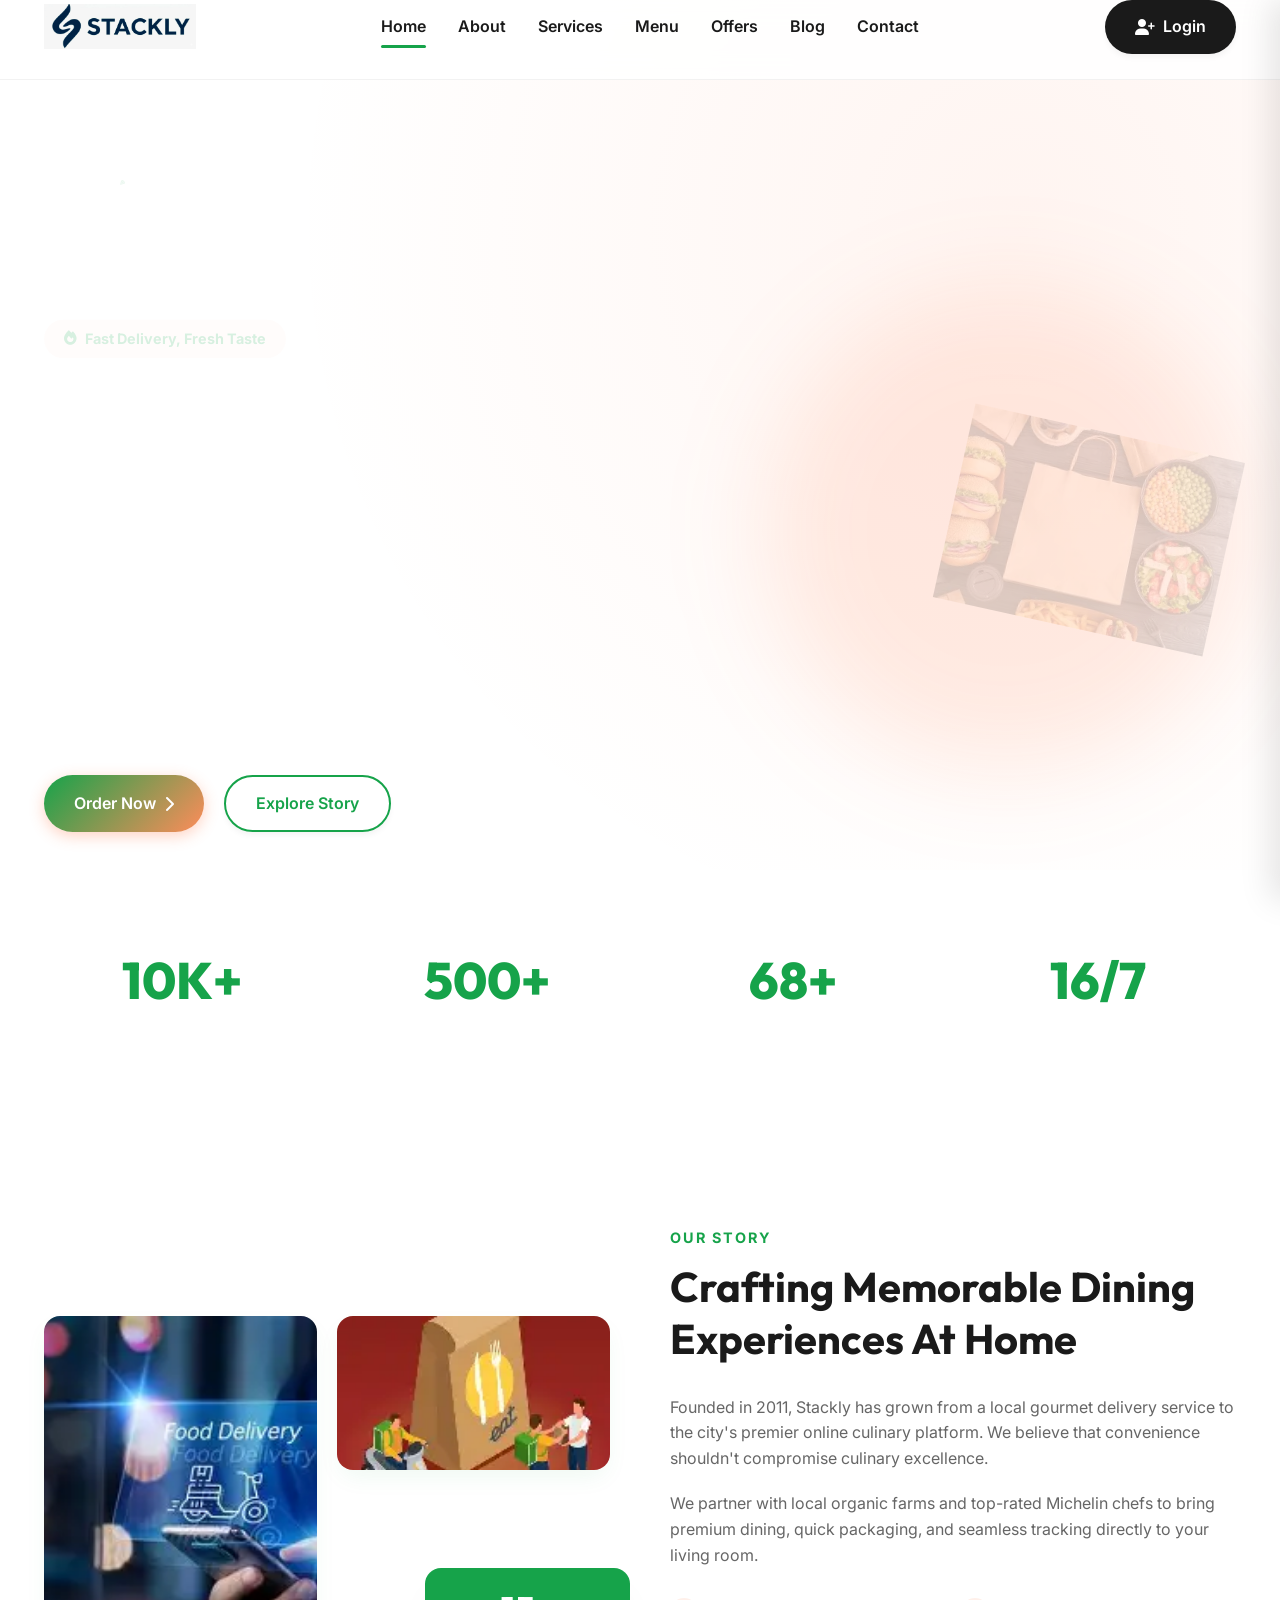
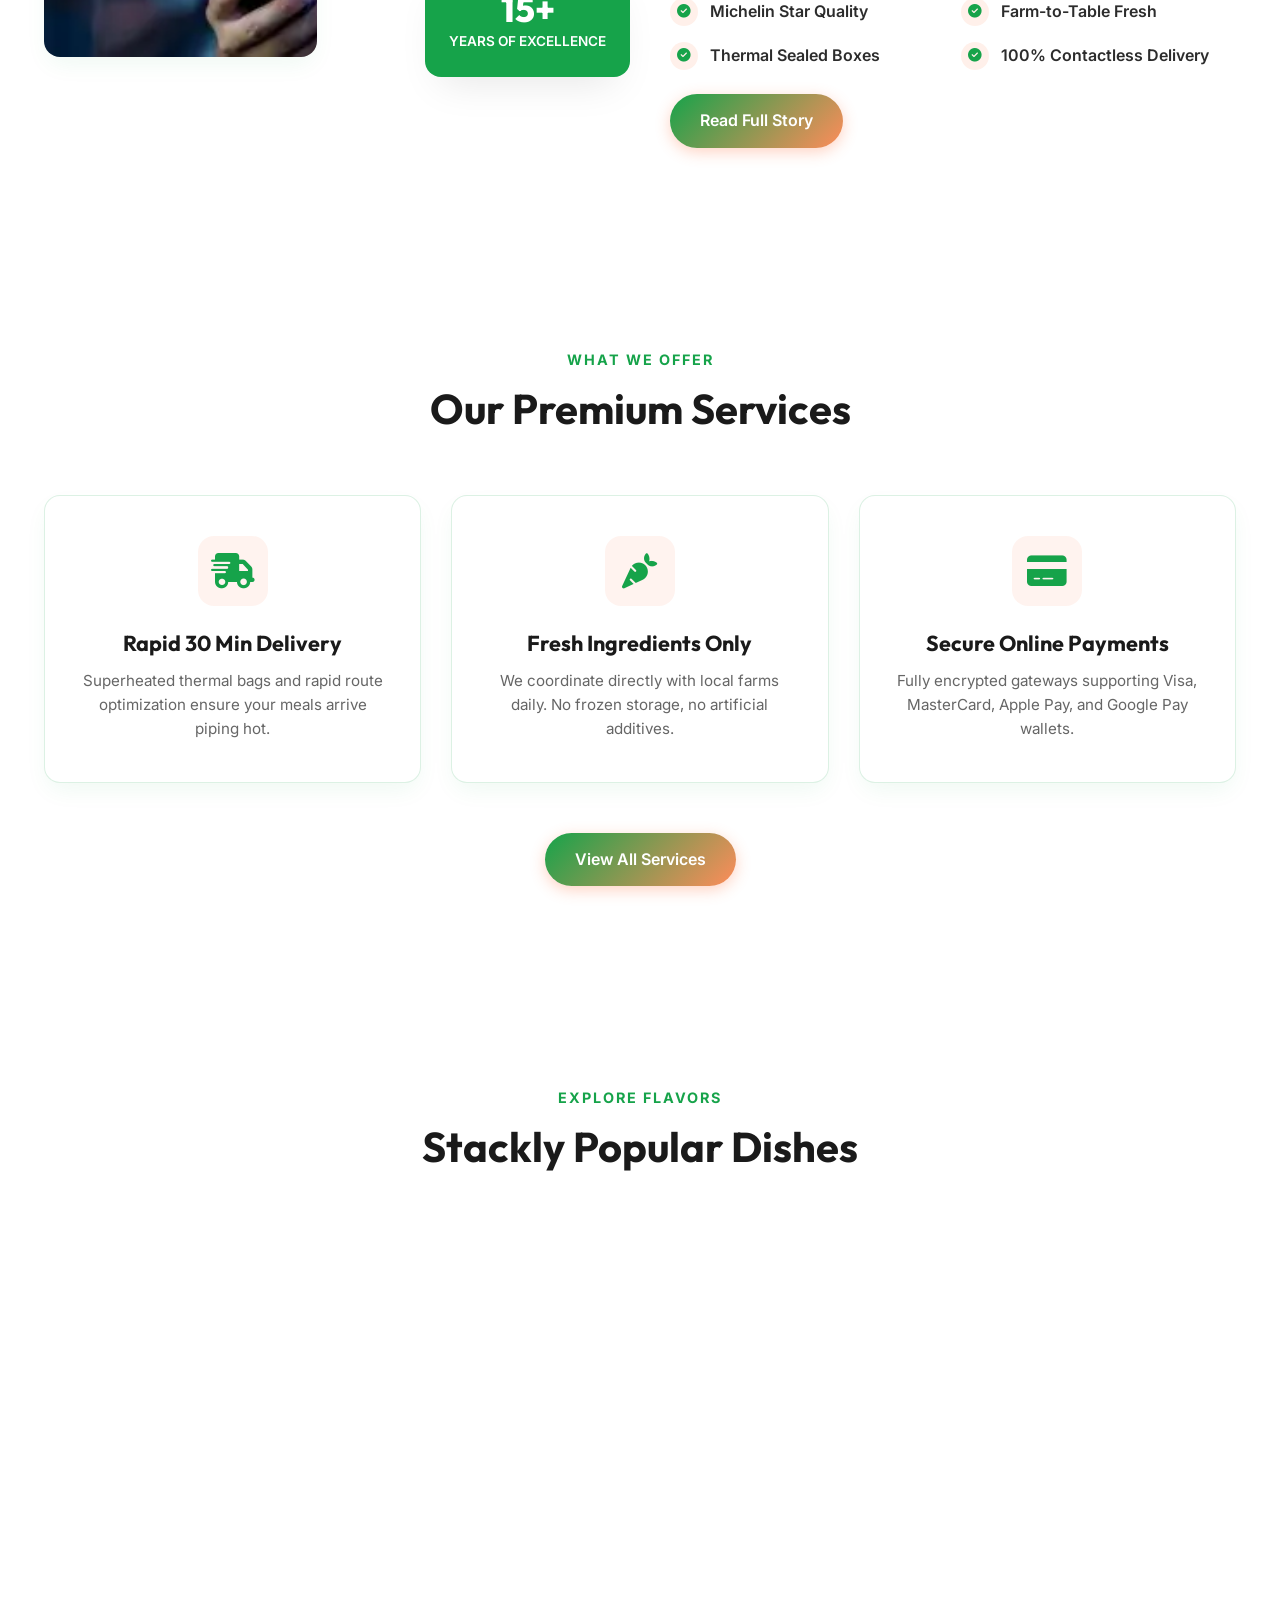
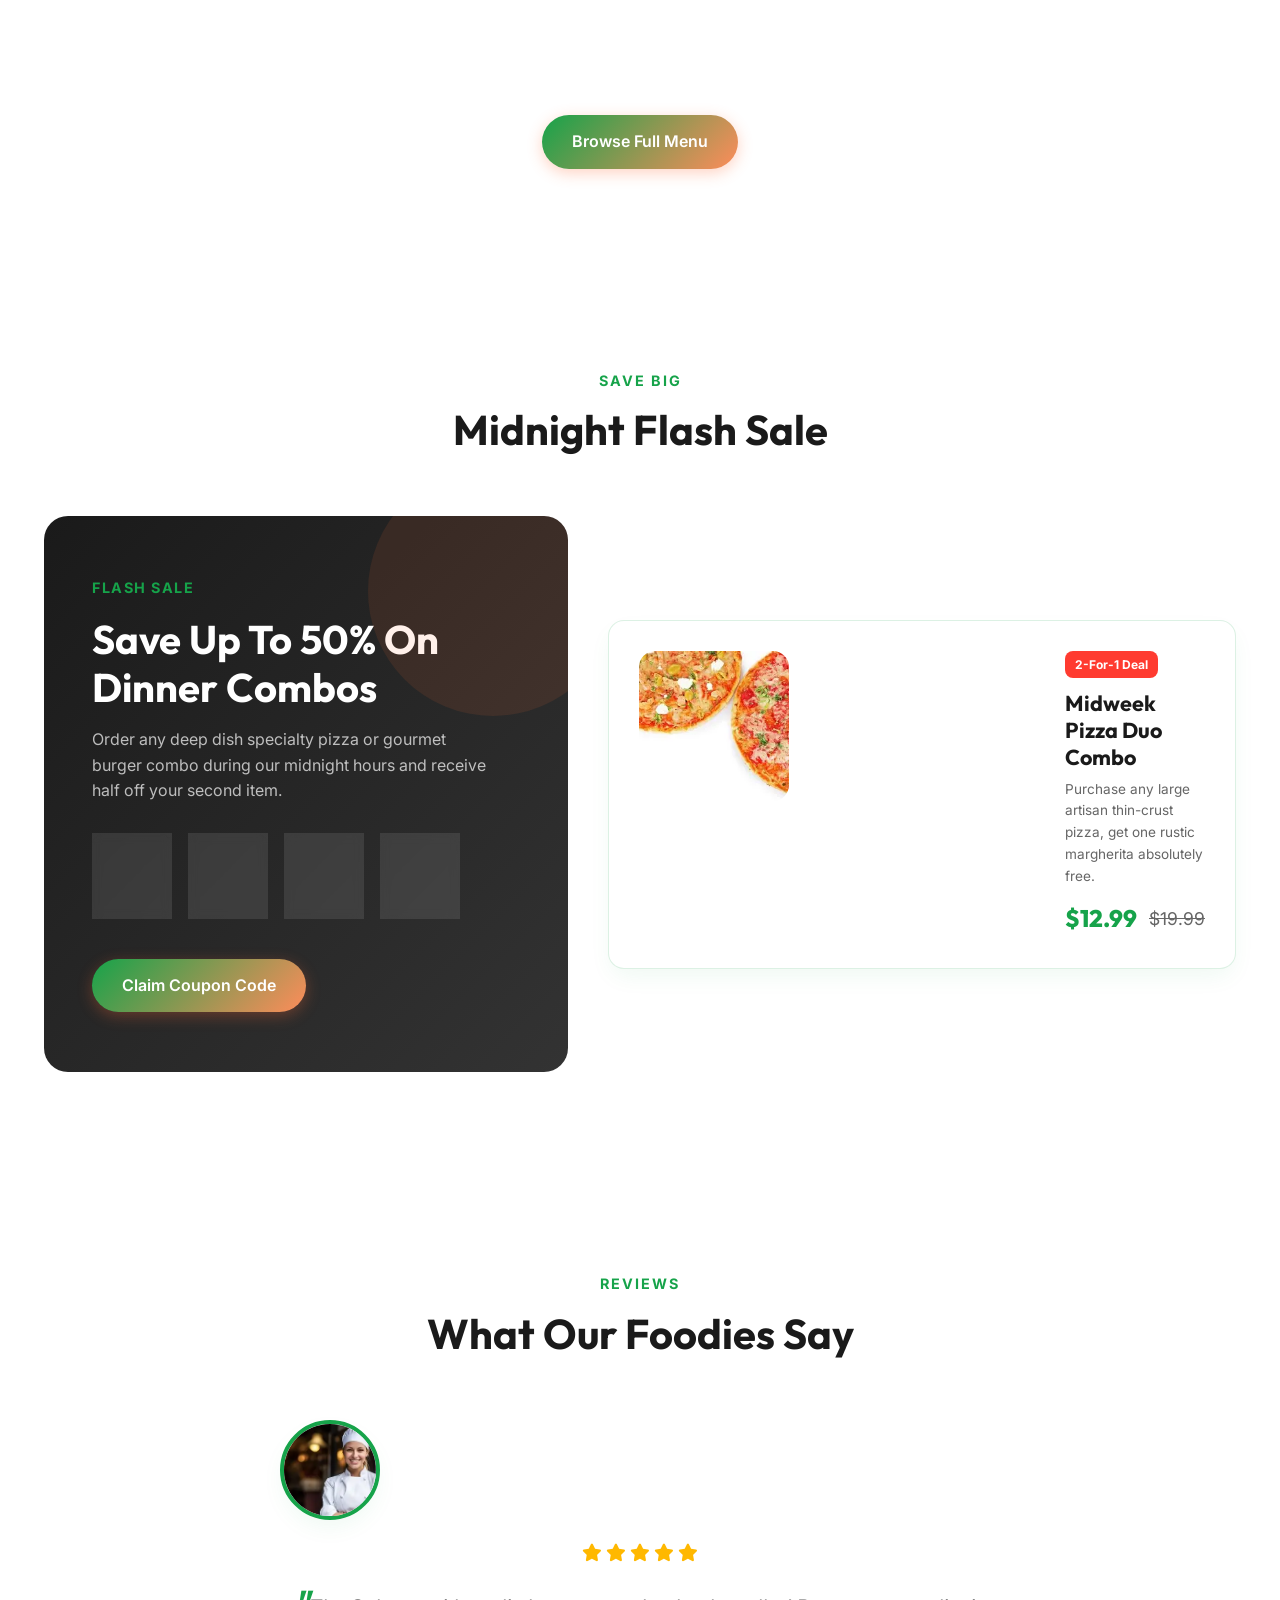
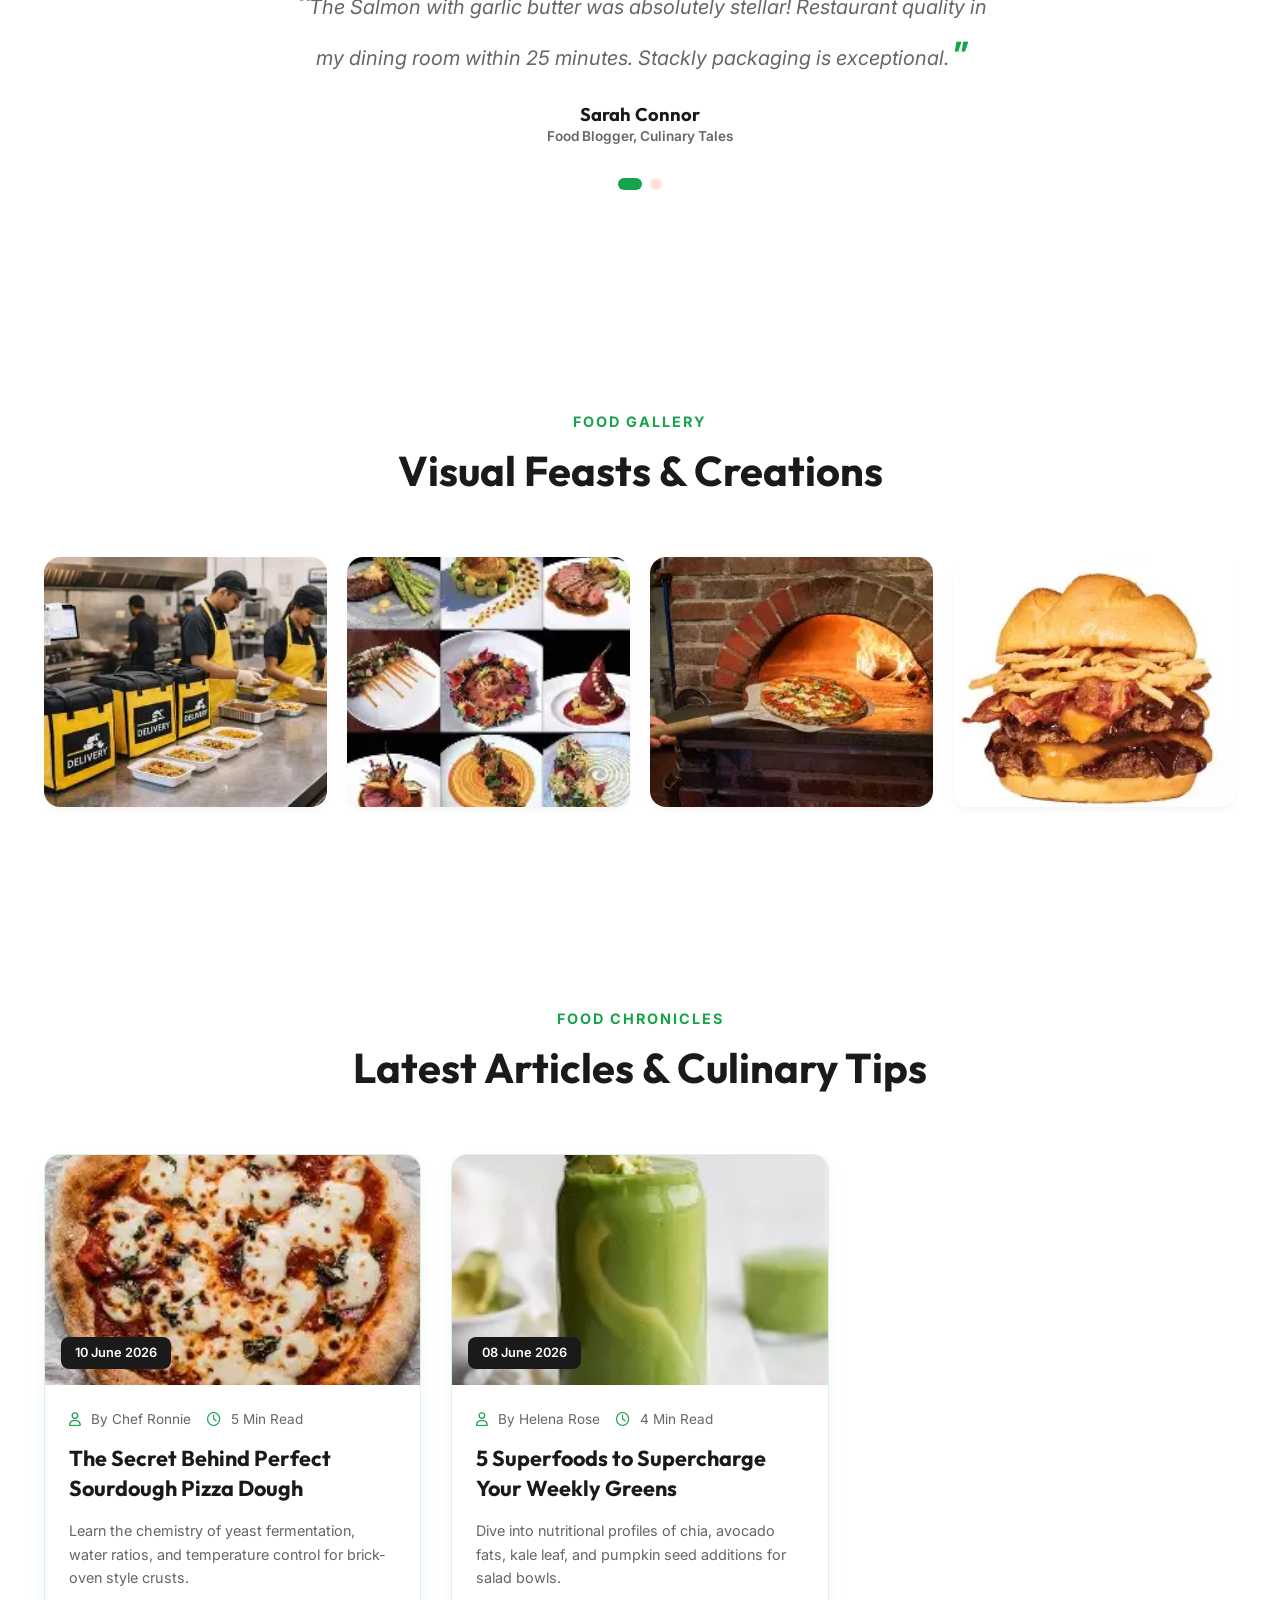
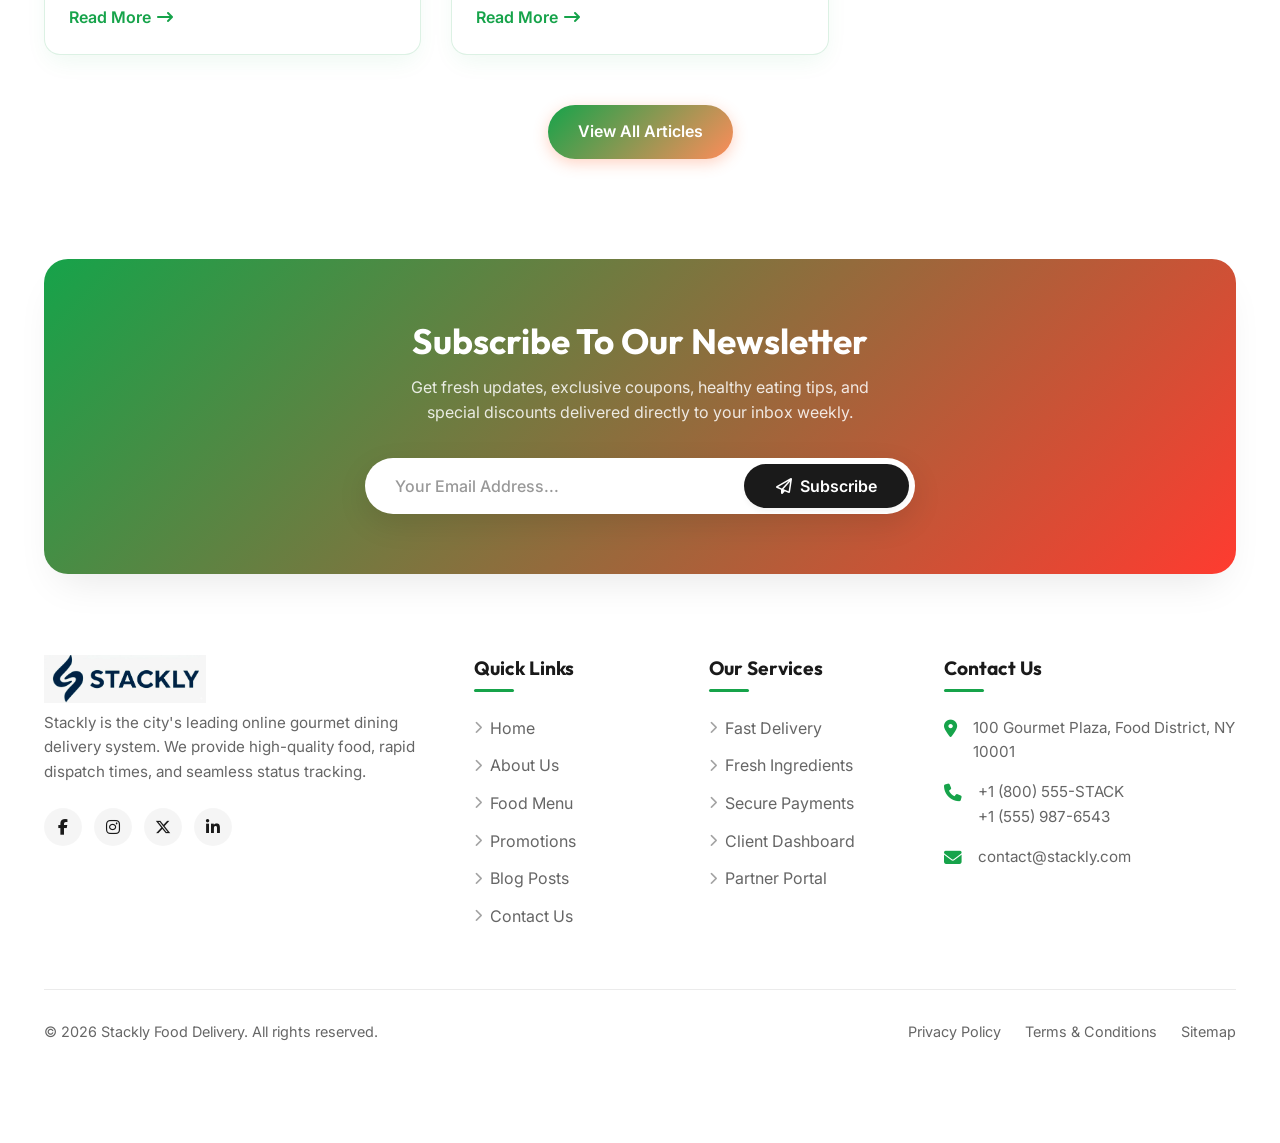
==== commit 4d9b85b1: "Add files via upload" ====
--- a/index.html
+++ b/index.html
@@ -177,13 +177,10 @@
                 <div class="about-grid">
                     <div class="about-img-group reveal reveal-left">
                         <div class="about-img-box" style="grid-row: span 2;">
-                            <img src="image/chef1.webp" alt="Culinary chef preparing salmon garnish" style="height: auto; aspect-ratio: 4/5; object-fit: cover; width: 100%;">
+                            <img src="image/about.webp" alt="Culinary chef preparing salmon garnish" style="height: auto; aspect-ratio: 4/5; object-fit: cover; width: 100%;">
                         </div>
                         <div class="about-img-box">
-                            <img src="image/chef2.webp" alt="Head chef seasoning beef burger patties" style="height: auto; aspect-ratio: 16/9; object-fit: cover; width: 100%;">
-                        </div>
-                        <div class="about-img-box">
-                            <img src="image/fresh-meat.webp" alt="Fresh ingredients kitchen assembly" style="height: auto; aspect-ratio: 16/9; object-fit: cover; width: 100%;">
+                            <img src="image/about 3.webp" alt="Head chef seasoning beef burger patties" style="height: auto; aspect-ratio: 16/9; object-fit: cover; width: 100%;">
                         </div>
                         <div class="about-experience">
                             <span class="years">15+</span>
@@ -474,28 +471,28 @@
 
                 <div class="gallery-grid">
                     <div class="gallery-item reveal" data-src="image/1.webp">
-                        <img src="image/1.webp" alt="Kitchen Assembly">
+                        <img src="image/kitchen assembly.webp" alt="Kitchen Assembly">
                         <div class="gallery-overlay">
                             <i class="fa-regular fa-image"></i>
                             <h4>Kitchen Assembly</h4>
                         </div>
                     </div>
                     <div class="gallery-item reveal" data-src="image/2.webp" style="transition-delay: 0.1s;">
-                        <img src="image/2.webp" alt="Gourmet plating">
+                        <img src="image/gourmet plating.webp" alt="Gourmet plating">
                         <div class="gallery-overlay">
                             <i class="fa-regular fa-image"></i>
                             <h4>Gourmet Plating</h4>
                         </div>
                     </div>
                     <div class="gallery-item reveal" data-src="image/3.webp" style="transition-delay: 0.2s;">
-                        <img src="image/3.webp" alt="Brick Oven Pizza">
+                        <img src="image/brick oven pizza.webp" alt="Brick Oven Pizza">
                         <div class="gallery-overlay">
                             <i class="fa-regular fa-image"></i>
                             <h4>Brick Oven Pizza</h4>
                         </div>
                     </div>
                     <div class="gallery-item reveal" data-src="image/4.webp" style="transition-delay: 0.3s;">
-                        <img src="image/4.webp" alt="Double Smash Stack">
+                        <img src="image/double smash stack.webp" alt="Double Smash Stack">
                         <div class="gallery-overlay">
                             <i class="fa-regular fa-image"></i>
                             <h4>Double Smash Stack</h4>
@@ -524,7 +521,7 @@
                     <div class="blog-card glass-card reveal">
                         <div class="blog-img-box">
                             <span class="blog-date">10 June 2026</span>
-                            <img src="image/1a.webp" alt="Pizza dough rising secrets">
+                            <img src="image/sourdough pizza dough.webp" alt="Pizza dough rising secrets">
                         </div>
                         <div class="blog-body">
                             <div class="blog-meta">
@@ -540,7 +537,7 @@
                     <div class="blog-card glass-card reveal" style="transition-delay: 0.1s;">
                         <div class="blog-img-box">
                             <span class="blog-date">08 June 2026</span>
-                            <img src="image/1b.webp" alt="Avocados and green smoothies health">
+                            <img src="image/avacado.webp" alt="Avocados and green smoothies health">
                         </div>
                         <div class="blog-body">
                             <div class="blog-meta">
--- a/css/style.css
+++ b/css/style.css
@@ -1755,13 +1755,13 @@
 .footer {
     background-color: #FFFFFF;
     color: var(--text-muted);
-    padding: 140px 0 30px;
+    padding: 140px 0 100px; /* Added bottom padding to prevent scroll-to-top overlap */
     border-top: 1px solid rgba(0,0,0,0.05);
 }
 
 .footer-grid {
     display: grid;
-    grid-template-columns: 1.8fr 1fr 1fr 1.2fr;
+    grid-template-columns: 2fr 1fr 1fr 1.5fr; /* 4 columns for desktop */
     gap: 40px;
     margin-bottom: 60px;
     align-items: start;
@@ -1780,6 +1780,9 @@
 .footer-desc {
     margin-bottom: 24px;
     font-size: 0.95rem;
+    line-height: 1.6;
+    max-width: 100%;
+    word-wrap: break-word;
 }
 
 .footer-socials {
@@ -1803,6 +1806,7 @@
 
 .social-icon:hover {
     background-color: var(--primary);
+    color: var(--white);
     transform: translateY(-3px);
 }
 
@@ -1860,6 +1864,7 @@
     display: flex;
     gap: 16px;
     margin-bottom: 16px;
+    align-items: flex-start;
 }
 
 .footer-contact-item i {
@@ -1870,6 +1875,7 @@
 
 .footer-contact-item p {
     font-size: 0.95rem;
+    word-wrap: break-word;
 }
 
 .footer-bottom {
@@ -1886,14 +1892,48 @@
 .footer-bottom-links {
     display: flex;
     gap: 24px;
+    flex-wrap: wrap;
 }
 
 .footer-bottom-links a {
     color: var(--text-muted);
+    transition: var(--transition-fast);
 }
 
 .footer-bottom-links a:hover {
     color: var(--primary);
+}
+
+/* Footer Responsive Layouts */
+@media (max-width: 1199px) {
+    .footer-grid {
+        grid-template-columns: 1.5fr 1fr 1fr 1.5fr;
+    }
+}
+
+@media (max-width: 991px) {
+    .footer-grid {
+        grid-template-columns: repeat(2, 1fr); /* 2 columns for tablets */
+        gap: 50px 40px;
+    }
+}
+
+@media (max-width: 767px) {
+    .footer {
+        padding: 100px 0 140px; /* Larger bottom padding for mobile scroll-to-top */
+    }
+    .footer-grid {
+        grid-template-columns: 1fr; /* Single column for mobile */
+        gap: 40px;
+    }
+    .footer-bottom {
+        flex-direction: column;
+        text-align: center;
+        gap: 20px;
+    }
+    .footer-bottom-links {
+        justify-content: center;
+    }
 }
 
 /* ==========================================================================
@@ -1959,9 +1999,6 @@
 @media (max-width: 991px) {
     .container {
         max-width: 720px;
-    }
-    .footer-grid {
-        grid-template-columns: 1fr 1fr;
     }
     .hero-grid {
         grid-template-columns: 1fr;
@@ -2060,38 +2097,6 @@
     .contact-cards {
         grid-template-columns: 1fr;
     }
-    .footer {
-        padding: 60px 0 100px;
-    }
-    .footer-grid {
-        display: flex;
-        flex-direction: column;
-        gap: 32px;
-        text-align: center;
-    }
-    .footer-col {
-        display: flex;
-        flex-direction: column;
-        align-items: center;
-    }
-    .footer-socials {
-        justify-content: center;
-    }
-    .footer-col h4::after {
-        left: 50%;
-        transform: translateX(-50%);
-    }
-    .footer-contact-item {
-        justify-content: center;
-    }
-    .footer-bottom {
-        flex-direction: column;
-        text-align: center;
-        gap: 15px;
-    }
-    .footer-bottom-links {
-        justify-content: center;
-    }
     #scroll-to-top {
         bottom: 80px;
         width: 40px;
@@ -2114,9 +2119,6 @@
     .container {
         padding: 0 16px;
     }
-    .footer {
-        padding: 60px 0 100px;
-    }
     .hero-title {
         font-size: 2rem;
     }
@@ -2142,10 +2144,6 @@
     .newsletter-form .btn-secondary {
         border-radius: var(--border-radius-round);
         width: 100%;
-    }
-    .footer-bottom {
-        flex-direction: column;
-        text-align: center;
     }
 }
 
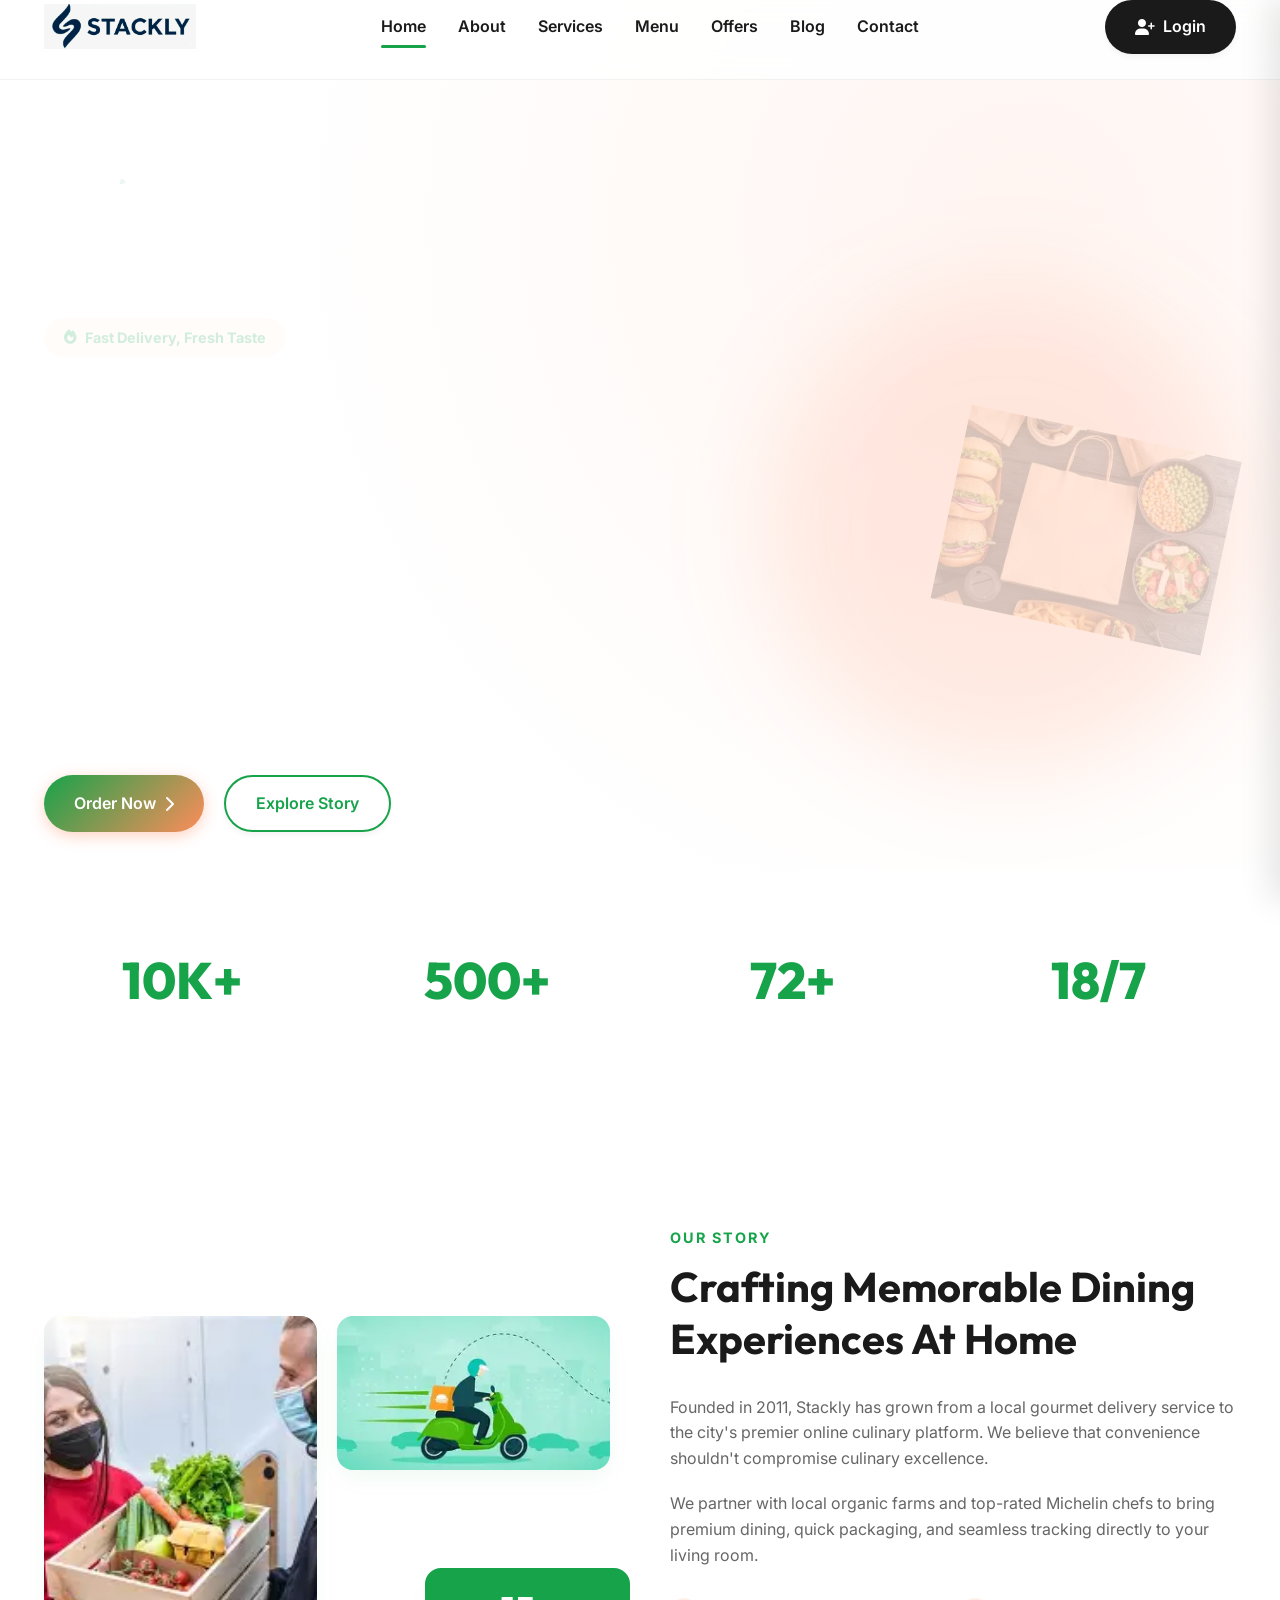
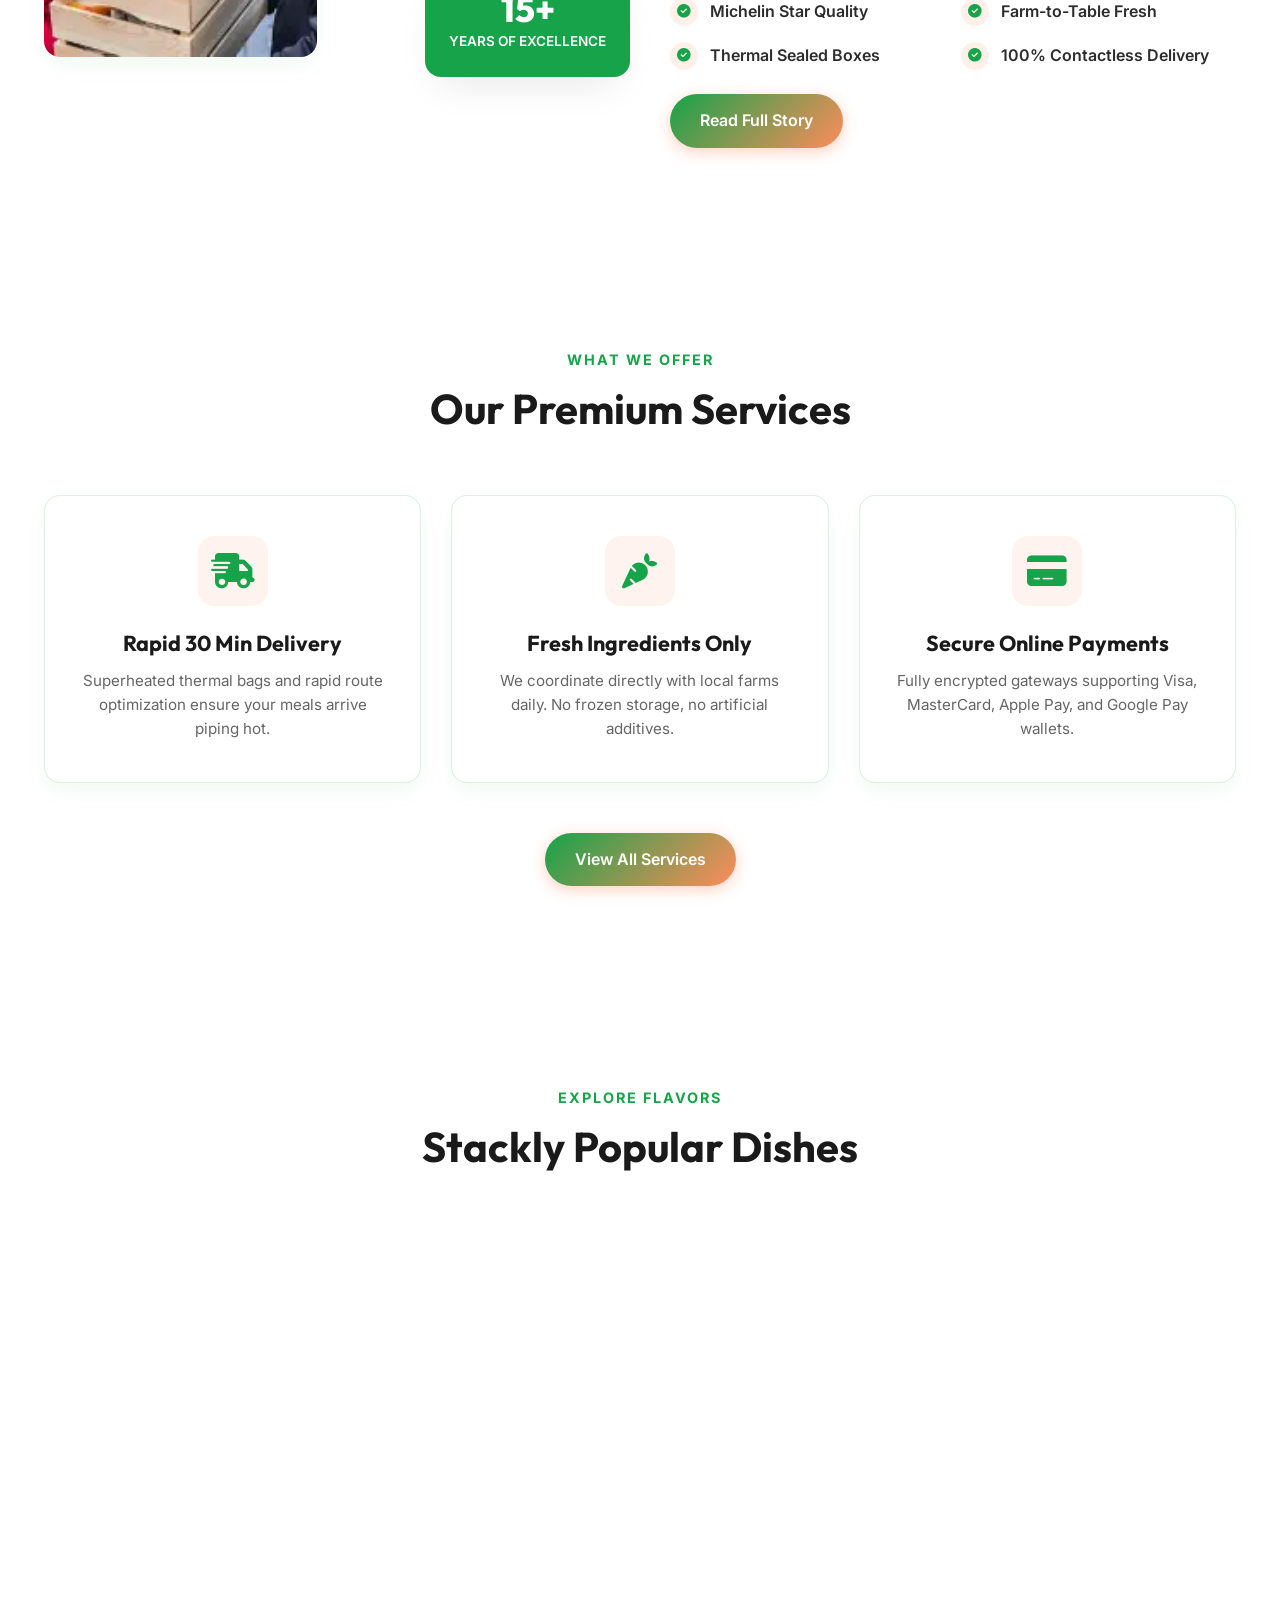
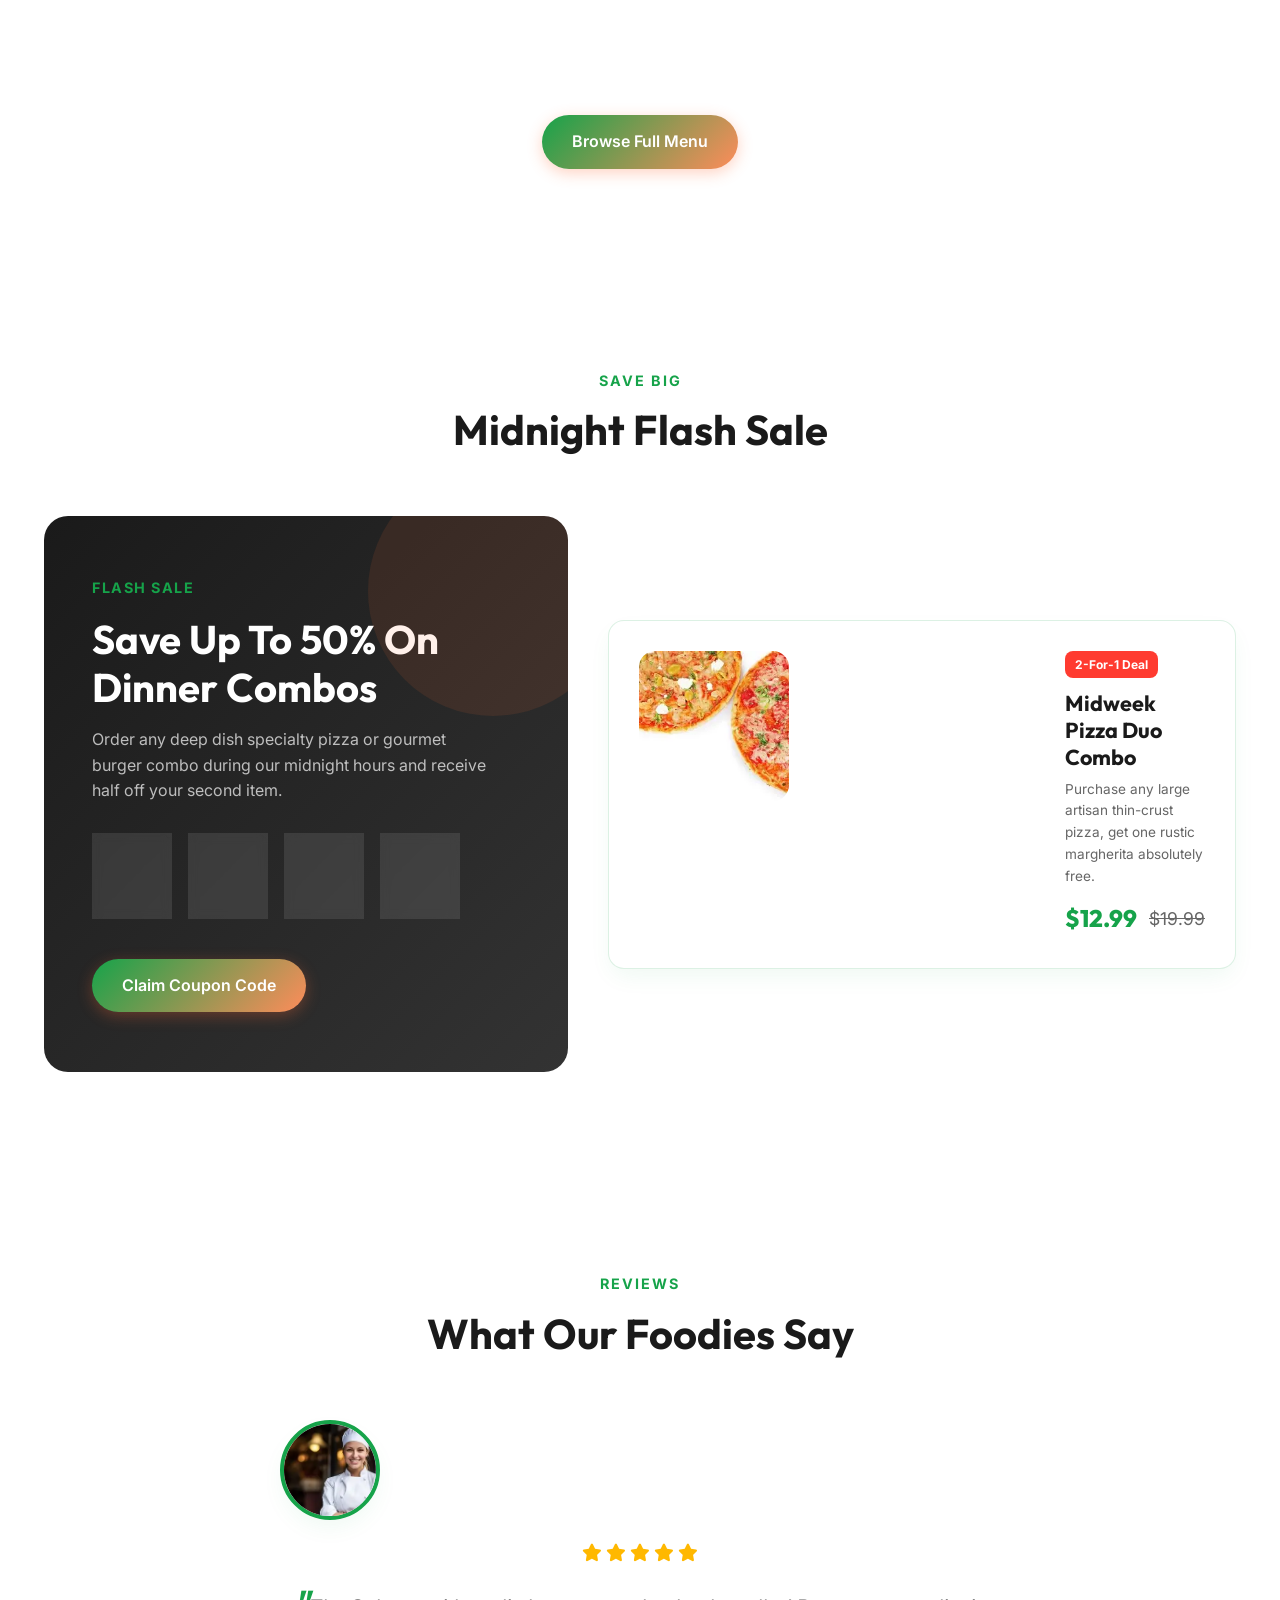
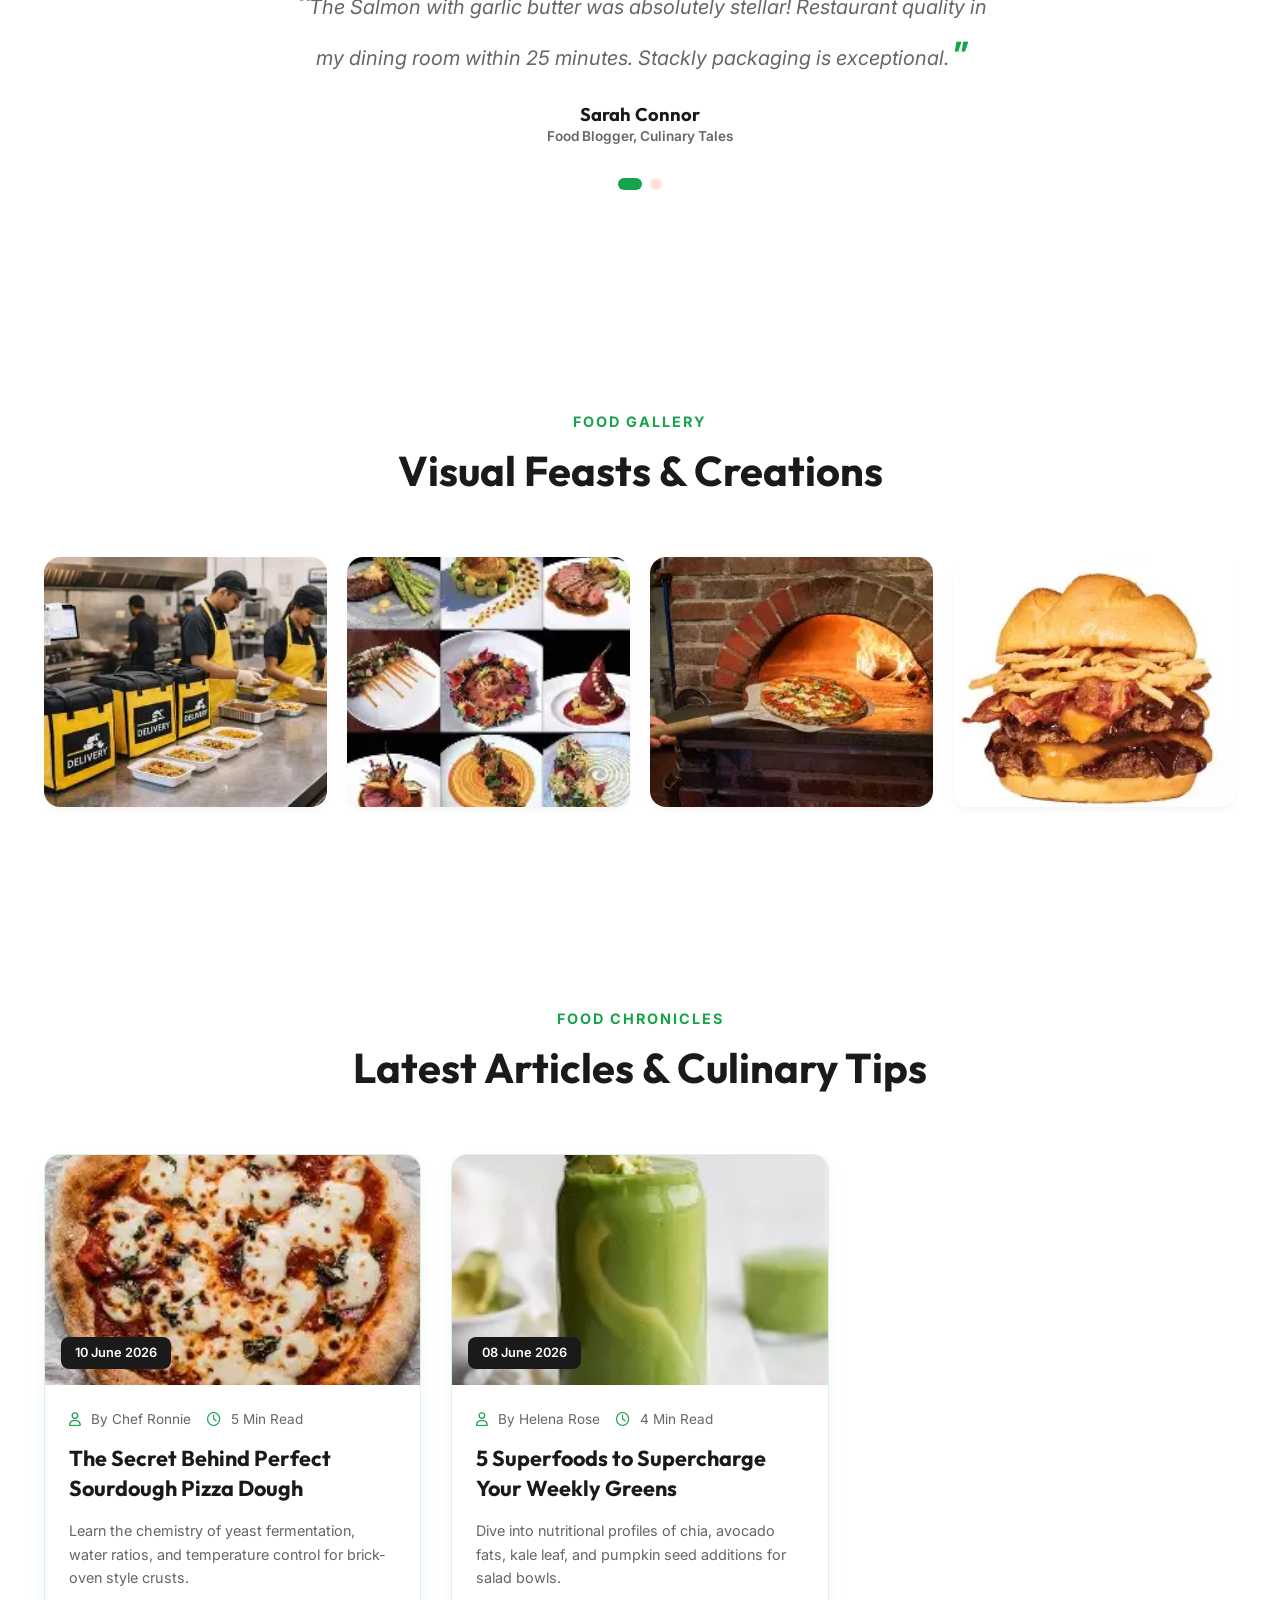
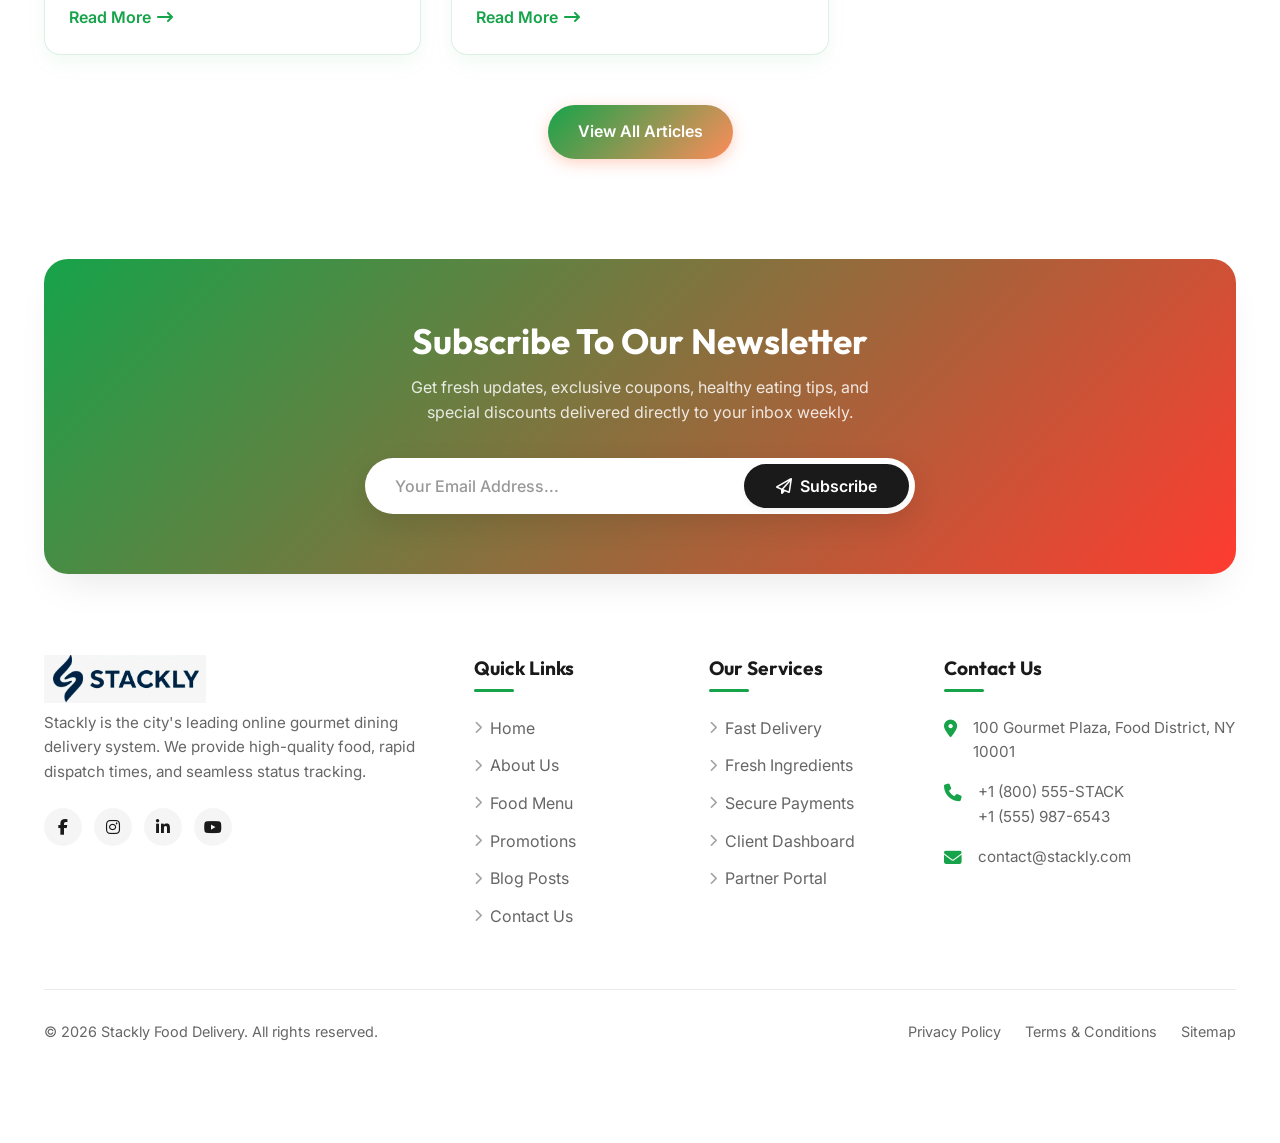
==== commit 82bbdf8c: "Add files via upload" ====
--- a/index.html
+++ b/index.html
@@ -177,10 +177,10 @@
                 <div class="about-grid">
                     <div class="about-img-group reveal reveal-left">
                         <div class="about-img-box" style="grid-row: span 2;">
-                            <img src="image/about.webp" alt="Culinary chef preparing salmon garnish" style="height: auto; aspect-ratio: 4/5; object-fit: cover; width: 100%;">
+                            <img src="image/our story.webp" alt="Culinary chef preparing salmon garnish" style="height: auto; aspect-ratio: 4/5; object-fit: cover; width: 100%;">
                         </div>
                         <div class="about-img-box">
-                            <img src="image/about 3.webp" alt="Head chef seasoning beef burger patties" style="height: auto; aspect-ratio: 16/9; object-fit: cover; width: 100%;">
+                            <img src="image/blog1.webp" alt="Head chef seasoning beef burger patties" style="height: auto; aspect-ratio: 16/9; object-fit: cover; width: 100%;">
                         </div>
                         <div class="about-experience">
                             <span class="years">15+</span>
@@ -583,11 +583,10 @@
                     <a href="index.html"><img src="logo.webp" alt="Stackly Logo" style="height:48px; width:auto; object-fit:contain; margin-bottom:8px;"></a>
                     <p class="footer-desc">Stackly is the city's leading online gourmet dining delivery system. We provide high-quality food, rapid dispatch times, and seamless status tracking.</p>
                     <div class="footer-socials">
-                        <a href="404.html" class="social-icon" aria-label="Facebook"><i class="fa-brands fa-facebook-f"></i></a>
-                        <a href="404.html" class="social-icon" aria-label="Instagram"><i class="fa-brands fa-instagram"></i></a>
-                        <a href="404.html" class="social-icon" aria-label="Twitter"><i class="fa-brands fa-x-twitter"></i></a>
-                        <a href="404.html" class="social-icon" aria-label="LinkedIn"><i class="fa-brands fa-linkedin-in"></i></a>
-                        
+                         <a href="404.html" class="social-icon"><i class="fa-brands fa-facebook-f"></i></a>
+                        <a href="404.html" class="social-icon"><i class="fa-brands fa-instagram"></i></a>
+                        <a href="404.html" class="social-icon"><i class="fa-brands fa-linkedin-in"></i></a>
+                        <a href="404.html" class="social-icon"><i class="fa-brands fa-youtube"></i></a> 
                     </div>
                 </div>
 
